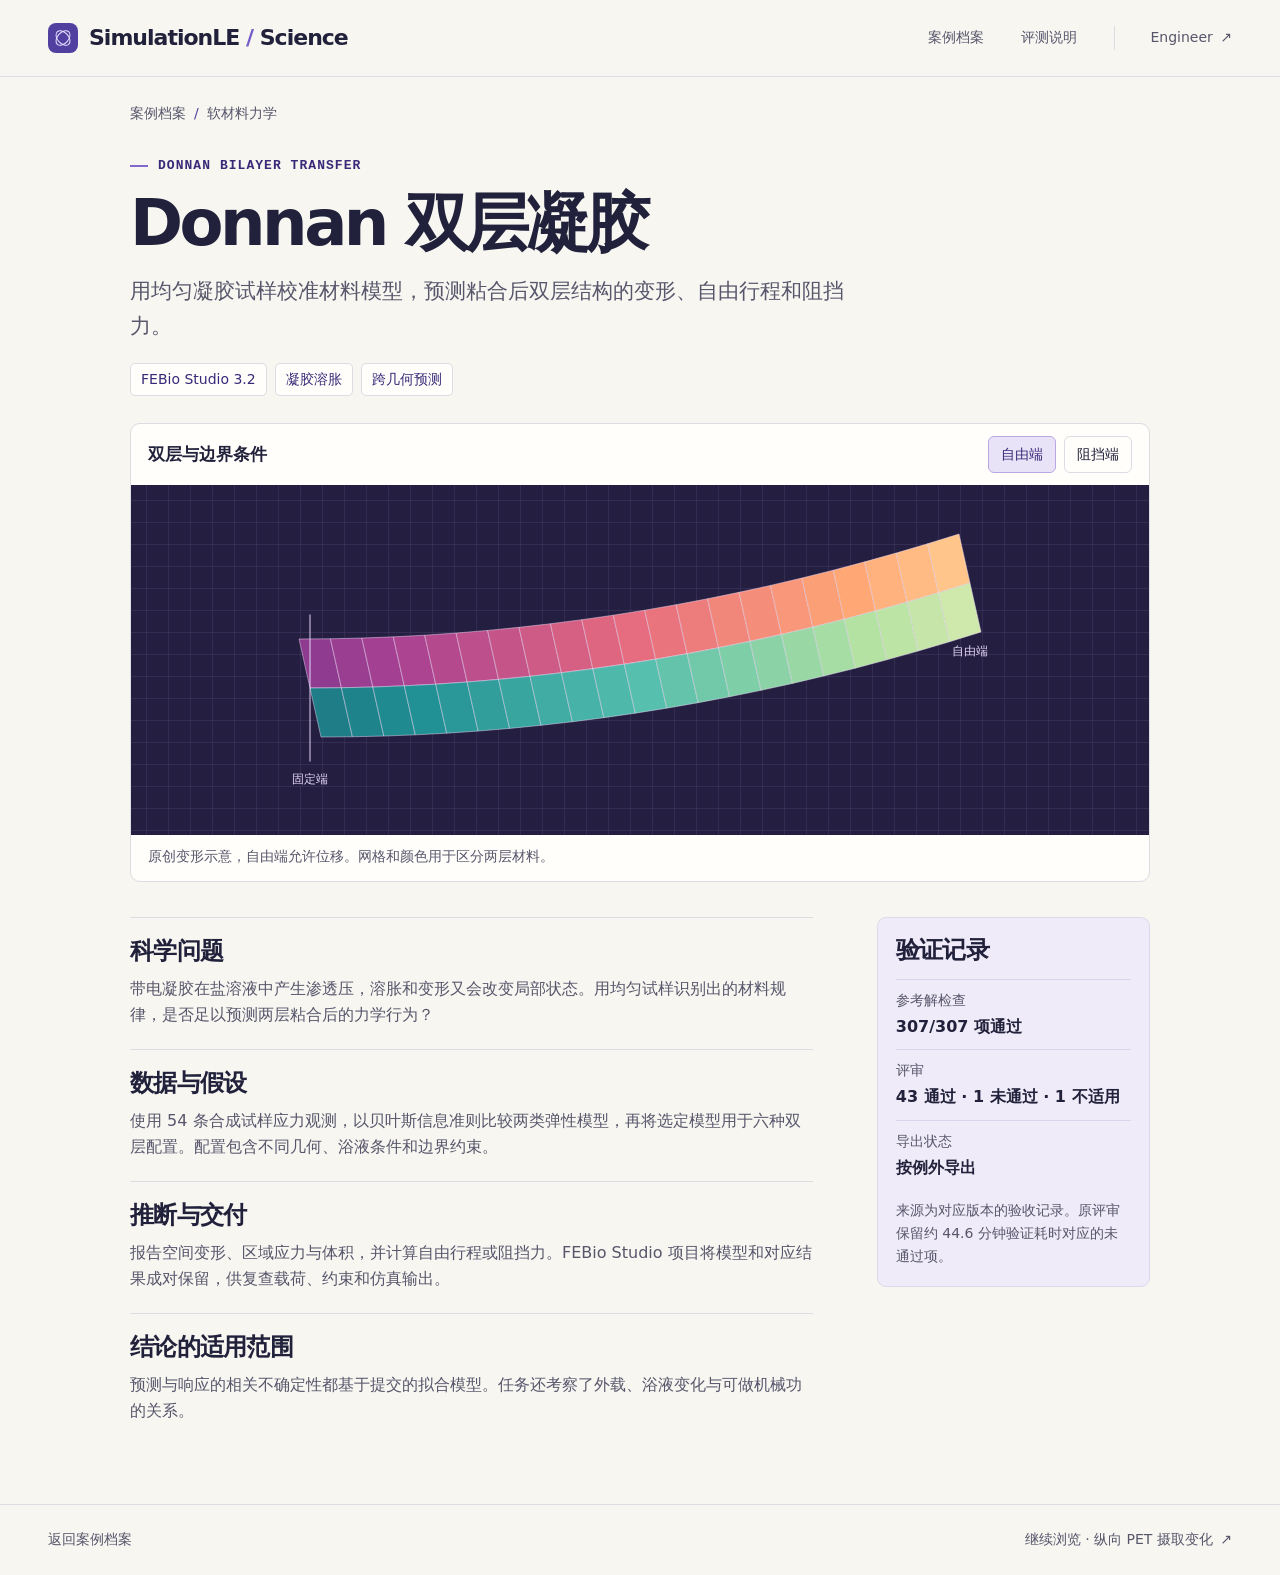
==== cases/donnan-bilayer-transfer/index.html @ 14ce392e "Build SimulationLE Science casebook" ====
<!doctype html>
<html lang="zh-CN">
<head>
  <meta charset="utf-8">
  <meta name="viewport" content="width=device-width, initial-scale=1">
  <meta name="description" content="用 FEBio Studio 研究带电凝胶的材料校准怎样转移到粘合双层的变形和输出力预测。">
  <title>Donnan 双层凝胶 · SimulationLE / Science</title>
  <link rel="icon" href="../../assets/favicon.png">
  <link rel="stylesheet" href="../../assets/style.css">
  <script type="module" src="../../assets/site.js"></script>
</head>
<body>
  <a class="skip" href="#main">跳到正文</a>
  <header class="site-header"><div class="wrap header-inner"><a class="brand" href="../../"><span class="brand-mark" aria-hidden="true"></span><span>SimulationLE <span class="brand-slash">/</span> Science</span></a><nav aria-label="主导航"><a href="../../#cases">案例档案</a><a href="../../#evaluation">评测说明</a><a class="nav-external" href="https://huayuankou333.github.io/omniale/simulationle-engineer/">Engineer <span aria-hidden="true">↗</span></a></nav></div></header>
  <main id="main" class="detail">
    <p class="breadcrumb"><a href="../../#cases">案例档案</a><span aria-hidden="true">/</span>软材料力学</p>
    <header class="detail-header"><p class="eyebrow"><span></span> DONNAN BILAYER TRANSFER</p><h1>Donnan 双层凝胶</h1><p class="detail-lead">用均匀凝胶试样校准材料模型，预测粘合后双层结构的变形、自由行程和阻挡力。</p><ul class="detail-meta"><li>FEBio Studio 3.2</li><li>凝胶溶胀</li><li>跨几何预测</li></ul></header>
    <figure class="detail-figure theme-gel">
      <div class="figure-toolbar"><h2>双层与边界条件</h2><div class="figure-controls" role="group" aria-label="切换端部约束"><button type="button" data-mode="default" data-note="原创变形示意，自由端允许位移。网格和颜色用于区分两层材料。" aria-pressed="true">自由端</button><button type="button" data-mode="alternative" data-note="原创变形示意，阻挡工况限制末端位移，关注约束处的反力。" aria-pressed="false">阻挡端</button></div></div>
      <canvas data-plot="gel-detail" role="img" aria-label="双层凝胶一端固定、一端自由的弯曲变形示意"></canvas>
      <figcaption aria-live="polite">原创变形示意，自由端允许位移。网格和颜色用于区分两层材料。</figcaption>
    </figure>
    <div class="detail-layout">
      <div class="detail-text">
        <section><h2>科学问题</h2><p>带电凝胶在盐溶液中产生渗透压，溶胀和变形又会改变局部状态。用均匀试样识别出的材料规律，是否足以预测两层粘合后的力学行为？</p></section>
        <section><h2>数据与假设</h2><p>使用 54 条合成试样应力观测，以贝叶斯信息准则比较两类弹性模型，再将选定模型用于六种双层配置。配置包含不同几何、浴液条件和边界约束。</p></section>
        <section><h2>推断与交付</h2><p>报告空间变形、区域应力与体积，并计算自由行程或阻挡力。FEBio Studio 项目将模型和对应结果成对保留，供复查载荷、约束和仿真输出。</p></section>
        <section><h2>结论的适用范围</h2><p>预测与响应的相关不确定性都基于提交的拟合模型。任务还考察了外载、浴液变化与可做机械功的关系。</p></section>
      </div>
      <aside class="evidence" aria-labelledby="evidence-title"><h2 id="evidence-title">验证记录</h2><dl><div><dt>参考解检查</dt><dd>307/307 项通过</dd></div><div><dt>评审</dt><dd>43 通过 · 1 未通过 · 1 不适用</dd></div><div><dt>导出状态</dt><dd>按例外导出</dd></div></dl><p class="evidence-note">来源为对应版本的验收记录。原评审保留约 44.6 分钟验证耗时对应的未通过项。</p></aside>
    </div>
  </main>
  <footer class="site-footer"><div class="wrap footer-inner"><a href="../../#cases">返回案例档案</a><a href="../longitudinal-pet-bounds/">继续浏览 · 纵向 PET 摄取变化 <span aria-hidden="true">↗</span></a></div></footer>
</body>
</html>
---- assets/style.css ----
:root {
  color-scheme: light;
  --page: #f7f6f1;
  --white: #fffefa;
  --ink: #21213b;
  --subtle: #57566b;
  --line: #dddbe3;
  --accent: #5140a0;
  --accent-dark: #392978;
  --lavender: #e9e3f8;
  --dark: #1b1938;
  --sans: "PingFang SC", "Microsoft YaHei", "Noto Sans CJK SC", system-ui, sans-serif;
  --mono: ui-monospace, "SFMono-Regular", Consolas, monospace;
}
* { box-sizing: border-box; }
html { scroll-behavior: smooth; }
body { margin: 0; background: var(--page); color: var(--ink); font: 16px/1.65 var(--sans); }
a { color: inherit; text-decoration: none; }
button, input { font: inherit; }
button { cursor: pointer; }
button:focus-visible, a:focus-visible, input:focus-visible { outline: 3px solid #6b53cc; outline-offset: 4px; }
[hidden] { display: none !important; }
h1, h2, h3, p, dl, figure { margin: 0; }
.wrap { width: min(1220px, 100% - 96px); margin-inline: auto; }
.skip { position: fixed; top: 10px; left: 10px; padding: 8px 16px; background: white; transform: translateY(-150%); z-index: 5; }
.skip:focus { transform: translateY(0); }
.site-header { border-bottom: 1px solid var(--line); }
.header-inner { min-height: 76px; display: flex; align-items: center; justify-content: space-between; gap: 24px; }
.brand { display: inline-flex; align-items: center; gap: 11px; font: 700 clamp(16px, 1.8vw, 22px)/1.15 system-ui, sans-serif; letter-spacing: -.045em; white-space: nowrap; }
.brand-mark { width: 30px; height: 30px; border-radius: 8px; background: var(--accent); position: relative; flex: 0 0 auto; }
.brand-mark::before, .brand-mark::after { content: ""; position: absolute; inset: 6px 9px; border: 1px solid #e9e2ff; border-radius: 50%; transform: rotate(42deg); }
.brand-mark::after { transform: rotate(-42deg); }
.brand-slash { color: #765cc8; }
nav { display: flex; align-items: center; flex-wrap: wrap; gap: clamp(14px, 3vw, 37px); font-size: 14px; }
nav a { color: var(--subtle); }
nav a[aria-current], nav a:hover { color: var(--accent-dark); }
.nav-external { border-left: 1px solid var(--line); padding-left: clamp(14px, 3vw, 35px); }
.nav-external span, .site-footer a span { margin-left: 3px; }
.hero { min-height: 510px; padding-block: 62px 64px; display: grid; grid-template-columns: 1fr 1fr; align-items: center; gap: clamp(25px, 5vw, 88px); }
.eyebrow { display: flex; align-items: center; gap: 10px; color: var(--accent-dark); font: 600 13px/1.4 var(--mono); letter-spacing: .08em; }
.eyebrow > span { width: 18px; height: 2px; background: #8068cd; flex: 0 0 auto; }
.hero h1 { font-size: clamp(44px, 5.25vw, 78px); line-height: 1.14; font-weight: 760; letter-spacing: -.065em; margin-top: 19px; }
.hero-lead { max-width: 415px; margin-top: 23px; color: var(--subtle); font-size: clamp(16px, 1.36vw, 19px); line-height: 1.8; }
.button { display: inline-flex; align-items: center; gap: 15px; padding: 11px 17px; margin-top: 29px; background: var(--accent); color: white; border-radius: 7px; font-weight: 650; }
.button:hover { background: var(--accent-dark); }
.hero-figure { display: flex; flex-direction: column; min-width: 0; overflow: hidden; border-radius: 13px; background: var(--dark); color: #fff; box-shadow: 0 12px 30px #24213e1d; }
.figure-top, .figure-bottom { display: flex; align-items: center; justify-content: space-between; gap: 10px; padding: 14px 20px; }
.figure-top { border-bottom: 1px solid #ffffff20; color: #d5caee; font: 600 12px/1.5 var(--mono); letter-spacing: .075em; }
.figure-bottom { border-top: 1px solid #ffffff20; }
.figure-bottom b { font-size: 16px; }
.figure-bottom small { display: block; color: #d5caee; margin-top: 2px; font-size: 13px; }
.figure-link { display: grid; place-items: center; width: 32px; height: 32px; border: 1px solid #ffffff35; border-radius: 50%; }
.hero-figure:hover .figure-link { background: #ffffff20; }
canvas { display: block; width: 100%; }
.hero-figure canvas { height: clamp(210px, 21vw, 290px); }
.case-section { border-block: 1px solid var(--line); background: #f0eff4; padding: 45px 0 58px; }
.section-head { display: flex; align-items: flex-end; justify-content: space-between; gap: 20px; }
h2 { font-size: clamp(30px, 3.2vw, 46px); line-height: 1.22; letter-spacing: -.055em; }
.section-head h2, .evaluation h2 { margin-top: 9px; }
.search { position: relative; display: block; width: min(310px, 100%); }
.search input { width: 100%; min-height: 44px; border: 1px solid var(--line); border-radius: 7px; padding: 7px 12px 7px 37px; color: var(--ink); background: var(--white); }
.search-icon { position: absolute; top: 15px; left: 14px; width: 12px; height: 12px; border: 1.5px solid var(--subtle); border-radius: 50%; pointer-events: none; }
.search-icon::after { content: ""; position: absolute; width: 5px; height: 1.5px; top: 9px; left: 8px; transform: rotate(45deg); background: var(--subtle); }
.filters, .figure-controls { display: flex; align-items: center; flex-wrap: wrap; gap: 8px; }
.filters { margin: 22px 0 19px; }
.filters button, .figure-controls button { border: 1px solid var(--line); border-radius: 6px; padding: 6px 12px; background: var(--white); color: var(--ink); font-size: 14px; }
.filters button:hover, .figure-controls button:hover { border-color: var(--accent); }
.filters button[aria-pressed="true"], .figure-controls button[aria-pressed="true"] { color: var(--accent-dark); border-color: #b8a7e4; background: var(--lavender); }
.filter-count { margin-left: auto; font-size: 14px; color: var(--subtle); }
.case-grid { display: grid; grid-template-columns: repeat(2, minmax(0, 1fr)); gap: 19px; }
.case-card { display: flex; flex-direction: column; border: 1px solid var(--line); border-radius: 10px; overflow: hidden; background: var(--white); }
.case-card:hover { border-color: #b3a3d9; }
.card-visual { display: block; position: relative; }
.card-visual:focus-visible { outline-offset: -5px; }
.card-visual canvas { height: 155px; }
.card-visual > span { position: absolute; right: 12px; bottom: 10px; font-size: 12px; padding: 3px 7px; border: 1px solid #ffffff35; border-radius: 4px; background: #17152fcc; color: #f8f7fd; }
.theme-pet { background: #232044; }
.theme-thermal { background: #2a1d35; }
.theme-metabolism { background: #142e39; }
.theme-gel { background: #241e41; }
.card-body { display: flex; flex: 1; flex-direction: column; padding: 18px 21px 15px; }
.case-meta { font-size: 14px; font-weight: 600; color: var(--accent-dark); }
.case-meta span { margin-inline: 3px; }
.card-body h3 { font-size: clamp(20px, 2.25vw, 28px); line-height: 1.32; margin-top: 6px; letter-spacing: -.04em; }
.card-body h3 a { display: flex; align-items: center; justify-content: space-between; gap: 10px; }
.card-body h3 a span { font-size: 18px; color: var(--accent); }
.card-body > p:not(.case-meta) { color: var(--subtle); margin: 8px 0 15px; }
.card-status { display: flex; align-items: baseline; gap: 7px; margin-top: auto; border-top: 1px solid #ebe9ef; padding-top: 11px; font-size: 13px; color: #34554e; }
.status-mark { display: inline-block; flex: 0 0 auto; width: 7px; height: 7px; border-radius: 50%; background: #508677; }
.status-pending { color: #694d28; }
.status-pending .status-mark { background: #a77a3e; }
.empty-state { text-align: center; background: var(--white); border: 1px dashed #c9c1d6; padding: 35px 20px; border-radius: 8px; }
.empty-state button { margin-top: 8px; border: 0; background: transparent; color: var(--accent-dark); text-decoration: underline; }
.evaluation { display: grid; grid-template-columns: .8fr 1.2fr; gap: 48px; padding-block: 60px; }
.evaluation h2 + p { margin-top: 13px; color: var(--subtle); max-width: 365px; }
.evaluation dl > div { display: grid; grid-template-columns: 108px 1fr; gap: 14px; padding: 12px 0; border-top: 1px solid var(--line); }
.evaluation dt { font-weight: 700; }
.evaluation dd { margin: 0; color: var(--subtle); }
.site-footer { border-top: 1px solid var(--line); }
.footer-inner { display: flex; flex-wrap: wrap; align-items: center; justify-content: space-between; gap: 12px; min-height: 70px; padding-block: 14px; font-size: 14px; color: var(--subtle); }
.footer-inner > span:first-child { font-weight: 750; color: var(--ink); }
.site-footer a:hover { color: var(--accent-dark); }
.detail { width: min(1020px, 100% - 96px); margin-inline: auto; }
.breadcrumb { margin: 25px 0 32px; color: var(--subtle); font-size: 14px; }
.breadcrumb a:hover { text-decoration: underline; }
.breadcrumb span { margin-inline: 8px; color: var(--accent); }
.detail-header h1 { font-size: clamp(36px, 5vw, 66px); line-height: 1.15; letter-spacing: -.055em; margin: 12px 0 13px; }
.detail-lead { max-width: 740px; color: var(--subtle); font-size: clamp(17px, 2vw, 21px); }
.detail-meta { display: flex; flex-wrap: wrap; gap: 8px; padding: 0; margin: 20px 0 27px; list-style: none; }
.detail-meta li { border: 1px solid var(--line); padding: 4px 10px; border-radius: 5px; color: var(--accent-dark); background: var(--white); font-size: 14px; }
.detail-figure { background: var(--white); border: 1px solid var(--line); border-radius: 10px; overflow: hidden; }
.figure-toolbar { display: flex; align-items: center; justify-content: space-between; gap: 12px; padding: 12px 17px; }
.figure-toolbar h2 { font-size: 17px; letter-spacing: 0; }
.detail-figure canvas { height: clamp(235px, 33vw, 350px); }
.detail-figure figcaption { padding: 10px 17px; color: var(--subtle); font-size: 14px; min-height: 46px; }
.detail-layout { display: grid; grid-template-columns: minmax(0, 1fr) minmax(200px, .4fr); gap: clamp(25px, 5vw, 70px); padding-block: 35px 58px; }
.detail-text section { border-top: 1px solid var(--line); padding: 19px 0 21px; }
.detail-text h2, .evidence h2 { font-size: 24px; letter-spacing: -.03em; margin-bottom: 9px; }
.detail-text p { color: var(--subtle); }
.detail-text p + p { margin-top: 9px; }
.evidence { align-self: start; background: #efebf8; border: 1px solid #dfd8ed; border-radius: 9px; padding: 18px; }
.evidence dl { margin-top: 13px; }
.evidence dl > div { border-top: 1px solid #dcd4ea; padding: 9px 0; }
.evidence dt { color: var(--subtle); font-size: 14px; }
.evidence dd { margin: 2px 0 0; font-weight: 650; }
.evidence-note { color: var(--subtle); font-size: 14px; margin-top: 9px; }
@media (max-width: 920px) {
  .wrap, .detail { width: calc(100% - 56px); }
  .hero { gap: 23px; min-height: auto; padding-block: 45px; }
}
@media (max-width: 680px) {
  .wrap, .detail { width: calc(100% - 34px); }
  .header-inner { min-height: auto; padding-block: 12px; flex-wrap: wrap; gap: 9px; }
  nav { width: 100%; }
  .brand-mark { width: 26px; height: 26px; }
  .brand-mark::before, .brand-mark::after { inset: 5px 8px; }
  .hero { grid-template-columns: 1fr; gap: 26px; padding-block: 31px; }
  .hero h1 { margin-top: 12px; }
  .hero-lead { margin-top: 14px; }
  .button { margin-top: 17px; }
  .hero-figure canvas { height: 223px; }
  .case-section { padding-block: 32px; }
  .section-head { align-items: flex-start; flex-direction: column; gap: 13px; }
  .filters { margin-block: 13px; }
  .filter-count { margin-left: 0; }
  .case-grid, .evaluation, .detail-layout { grid-template-columns: 1fr; }
  .evaluation { gap: 19px; padding-block: 35px; }
  .evaluation dl > div { grid-template-columns: 84px 1fr; gap: 7px; }
  .figure-toolbar { flex-wrap: wrap; }
  .breadcrumb { margin-block: 18px 23px; }
  .detail-layout { padding-block: 23px 37px; }
}
@media (prefers-reduced-motion: reduce) { html { scroll-behavior: auto; } }
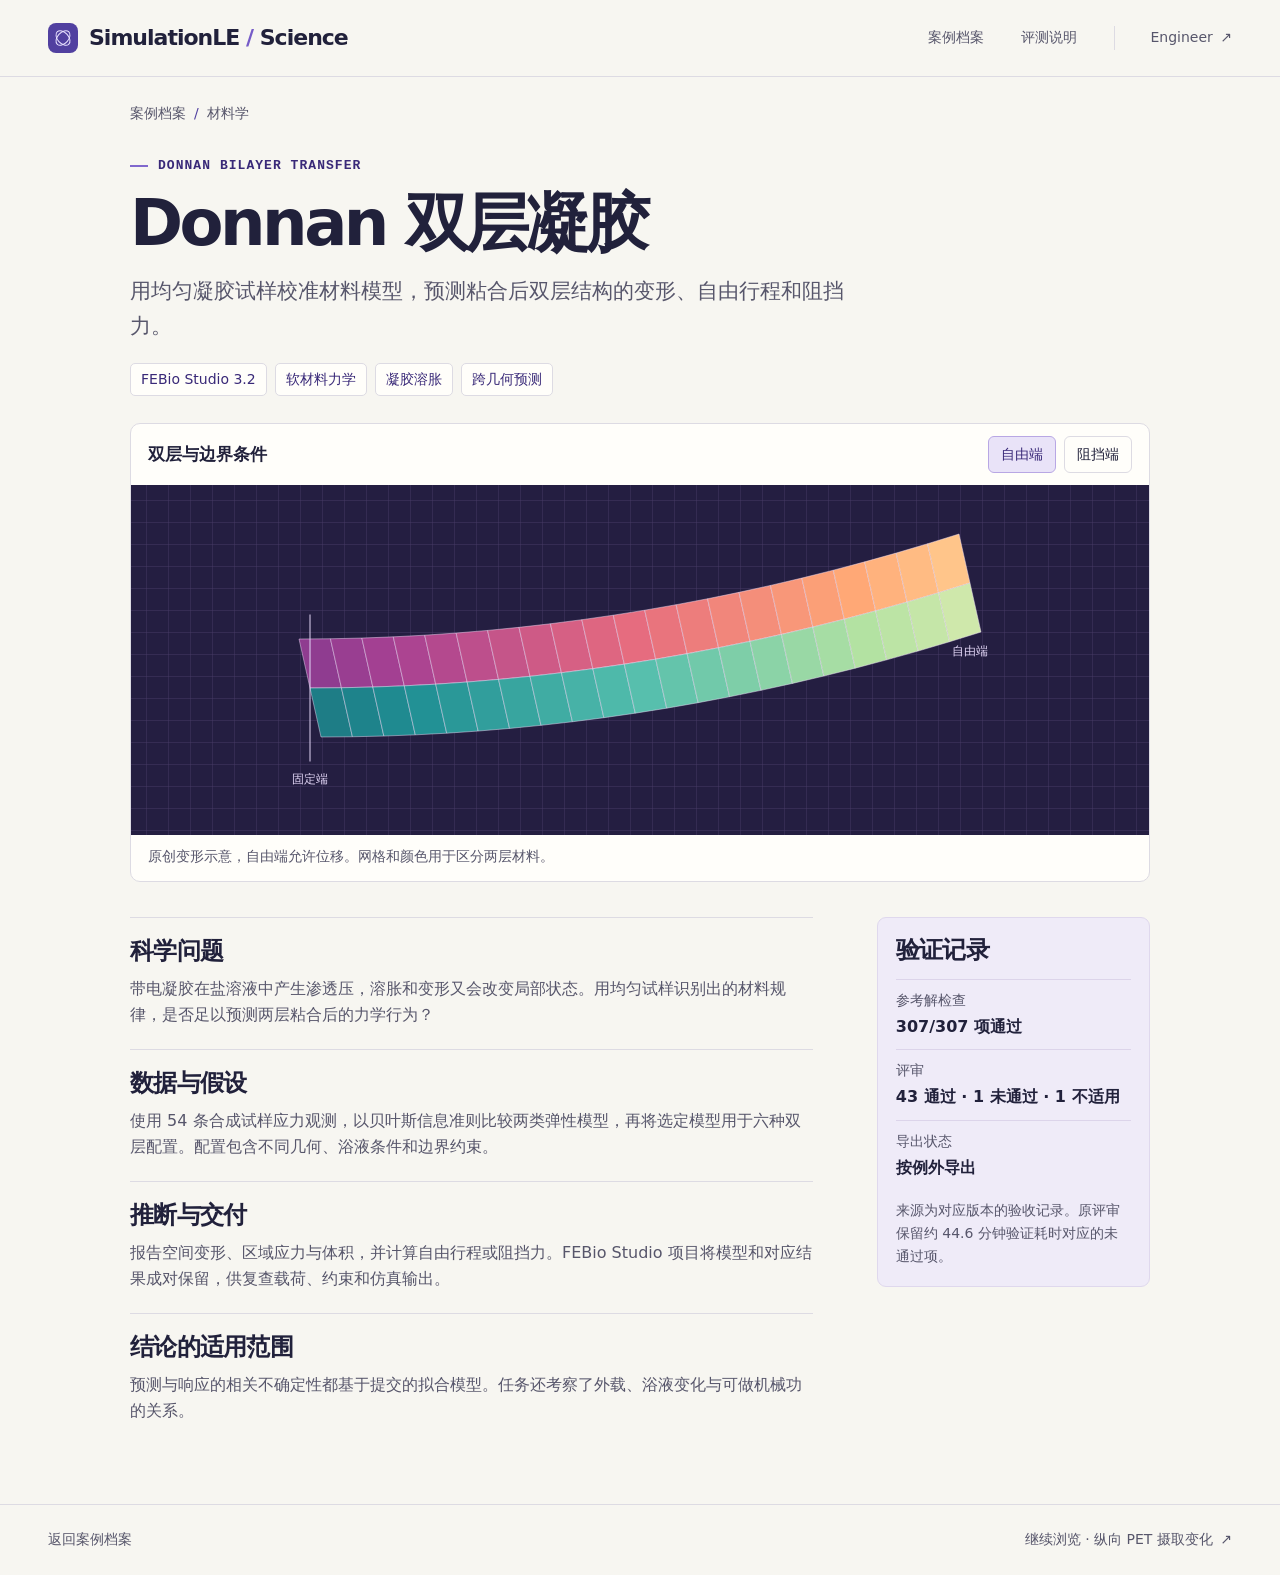
==== commit 701d54ba: "Broaden and emphasize science domain labels" ====
--- a/cases/donnan-bilayer-transfer/index.html
+++ b/cases/donnan-bilayer-transfer/index.html
@@ -13,8 +13,8 @@
   <a class="skip" href="#main">跳到正文</a>
   <header class="site-header"><div class="wrap header-inner"><a class="brand" href="../../"><span class="brand-mark" aria-hidden="true"></span><span>SimulationLE <span class="brand-slash">/</span> Science</span></a><nav aria-label="主导航"><a href="../../#cases">案例档案</a><a href="../../#evaluation">评测说明</a><a class="nav-external" href="https://huayuankou333.github.io/omniale/simulationle-engineer/">Engineer <span aria-hidden="true">↗</span></a></nav></div></header>
   <main id="main" class="detail">
-    <p class="breadcrumb"><a href="../../#cases">案例档案</a><span aria-hidden="true">/</span>软材料力学</p>
-    <header class="detail-header"><p class="eyebrow"><span></span> DONNAN BILAYER TRANSFER</p><h1>Donnan 双层凝胶</h1><p class="detail-lead">用均匀凝胶试样校准材料模型，预测粘合后双层结构的变形、自由行程和阻挡力。</p><ul class="detail-meta"><li>FEBio Studio 3.2</li><li>凝胶溶胀</li><li>跨几何预测</li></ul></header>
+    <p class="breadcrumb"><a href="../../#cases">案例档案</a><span aria-hidden="true">/</span>材料学</p>
+    <header class="detail-header"><p class="eyebrow"><span></span> DONNAN BILAYER TRANSFER</p><h1>Donnan 双层凝胶</h1><p class="detail-lead">用均匀凝胶试样校准材料模型，预测粘合后双层结构的变形、自由行程和阻挡力。</p><ul class="detail-meta"><li>FEBio Studio 3.2</li><li>软材料力学</li><li>凝胶溶胀</li><li>跨几何预测</li></ul></header>
     <figure class="detail-figure theme-gel">
       <div class="figure-toolbar"><h2>双层与边界条件</h2><div class="figure-controls" role="group" aria-label="切换端部约束"><button type="button" data-mode="default" data-note="原创变形示意，自由端允许位移。网格和颜色用于区分两层材料。" aria-pressed="true">自由端</button><button type="button" data-mode="alternative" data-note="原创变形示意，阻挡工况限制末端位移，关注约束处的反力。" aria-pressed="false">阻挡端</button></div></div>
       <canvas data-plot="gel-detail" role="img" aria-label="双层凝胶一端固定、一端自由的弯曲变形示意"></canvas>
--- a/assets/style.css
+++ b/assets/style.css
@@ -64,6 +64,7 @@
 .filters, .figure-controls { display: flex; align-items: center; flex-wrap: wrap; gap: 8px; }
 .filters { margin: 22px 0 19px; }
 .filters button, .figure-controls button { border: 1px solid var(--line); border-radius: 6px; padding: 6px 12px; background: var(--white); color: var(--ink); font-size: 14px; }
+.filters button { font-size: 16px; font-weight: 650; }
 .filters button:hover, .figure-controls button:hover { border-color: var(--accent); }
 .filters button[aria-pressed="true"], .figure-controls button[aria-pressed="true"] { color: var(--accent-dark); border-color: #b8a7e4; background: var(--lavender); }
 .filter-count { margin-left: auto; font-size: 14px; color: var(--subtle); }
@@ -79,8 +80,8 @@
 .theme-metabolism { background: #142e39; }
 .theme-gel { background: #241e41; }
 .card-body { display: flex; flex: 1; flex-direction: column; padding: 18px 21px 15px; }
-.case-meta { font-size: 14px; font-weight: 600; color: var(--accent-dark); }
-.case-meta span { margin-inline: 3px; }
+.case-meta { display: flex; align-items: baseline; flex-wrap: wrap; column-gap: 10px; color: var(--subtle); font-size: 14px; }
+.case-meta strong { color: var(--accent-dark); font-size: 20px; font-weight: 750; }
 .card-body h3 { font-size: clamp(20px, 2.25vw, 28px); line-height: 1.32; margin-top: 6px; letter-spacing: -.04em; }
 .card-body h3 a { display: flex; align-items: center; justify-content: space-between; gap: 10px; }
 .card-body h3 a span { font-size: 18px; color: var(--accent); }
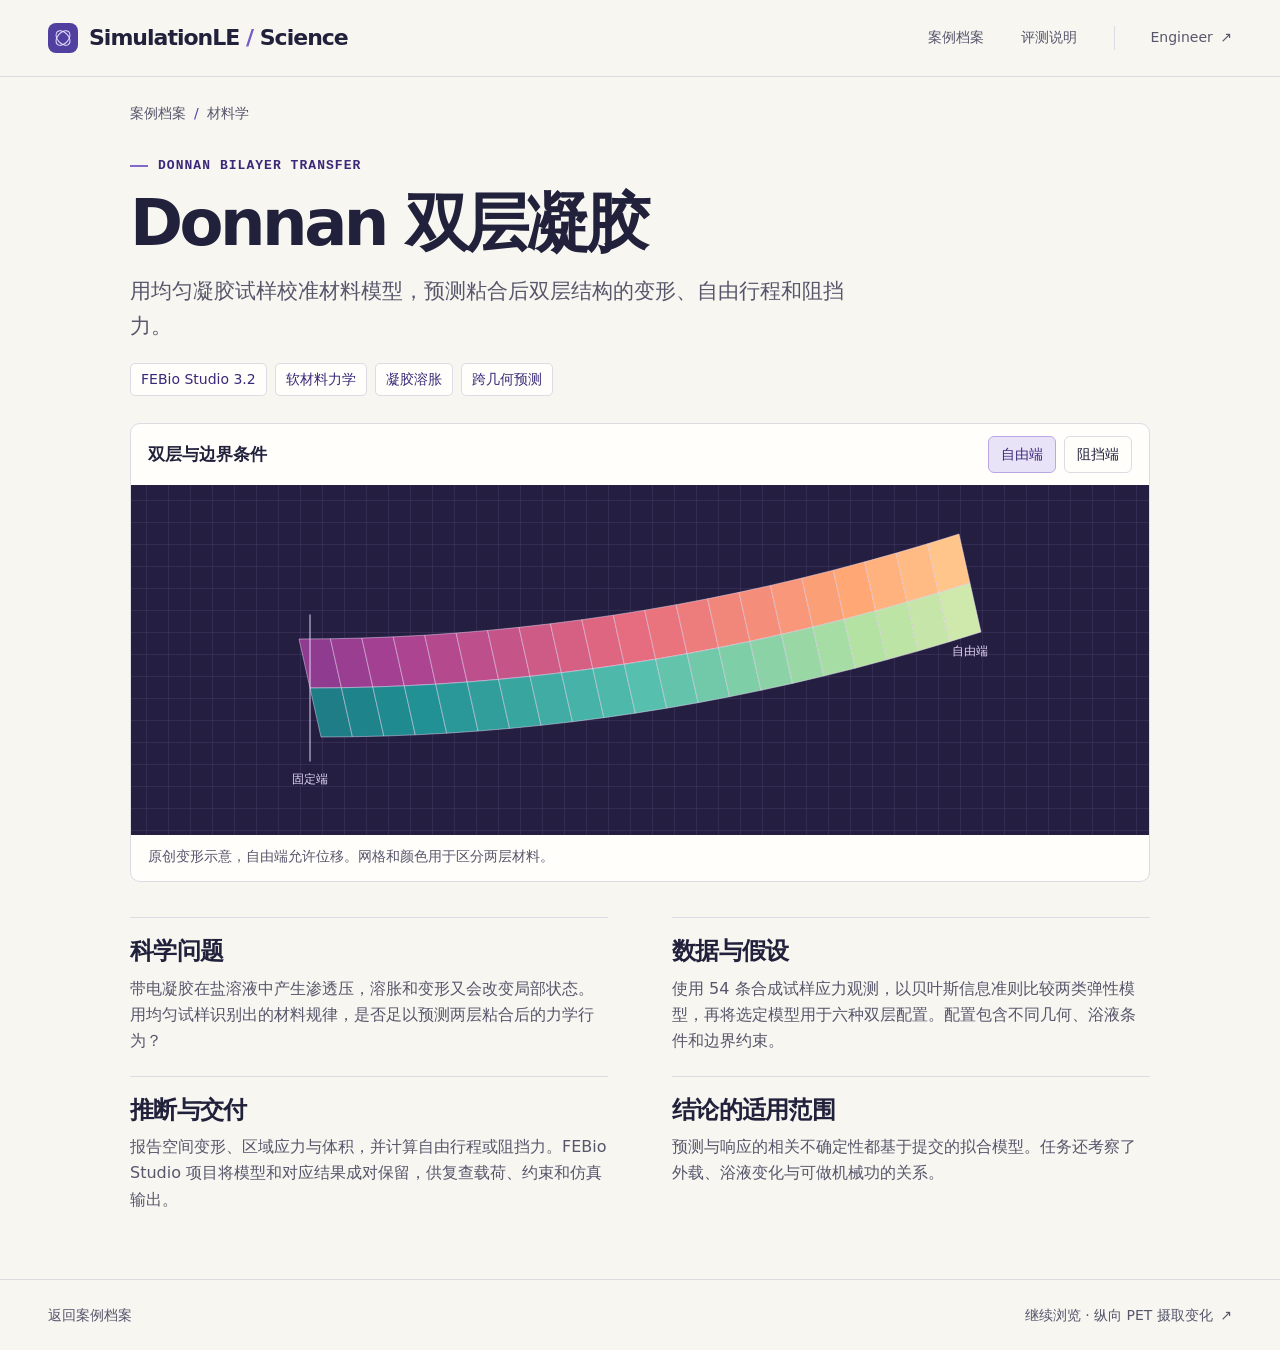
==== commit 938f18da: "Remove validation records from public case pages" ====
--- a/cases/donnan-bilayer-transfer/index.html
+++ b/cases/donnan-bilayer-transfer/index.html
@@ -20,14 +20,11 @@
       <canvas data-plot="gel-detail" role="img" aria-label="双层凝胶一端固定、一端自由的弯曲变形示意"></canvas>
       <figcaption aria-live="polite">原创变形示意，自由端允许位移。网格和颜色用于区分两层材料。</figcaption>
     </figure>
-    <div class="detail-layout">
-      <div class="detail-text">
-        <section><h2>科学问题</h2><p>带电凝胶在盐溶液中产生渗透压，溶胀和变形又会改变局部状态。用均匀试样识别出的材料规律，是否足以预测两层粘合后的力学行为？</p></section>
-        <section><h2>数据与假设</h2><p>使用 54 条合成试样应力观测，以贝叶斯信息准则比较两类弹性模型，再将选定模型用于六种双层配置。配置包含不同几何、浴液条件和边界约束。</p></section>
-        <section><h2>推断与交付</h2><p>报告空间变形、区域应力与体积，并计算自由行程或阻挡力。FEBio Studio 项目将模型和对应结果成对保留，供复查载荷、约束和仿真输出。</p></section>
-        <section><h2>结论的适用范围</h2><p>预测与响应的相关不确定性都基于提交的拟合模型。任务还考察了外载、浴液变化与可做机械功的关系。</p></section>
-      </div>
-      <aside class="evidence" aria-labelledby="evidence-title"><h2 id="evidence-title">验证记录</h2><dl><div><dt>参考解检查</dt><dd>307/307 项通过</dd></div><div><dt>评审</dt><dd>43 通过 · 1 未通过 · 1 不适用</dd></div><div><dt>导出状态</dt><dd>按例外导出</dd></div></dl><p class="evidence-note">来源为对应版本的验收记录。原评审保留约 44.6 分钟验证耗时对应的未通过项。</p></aside>
+    <div class="detail-text">
+      <section><h2>科学问题</h2><p>带电凝胶在盐溶液中产生渗透压，溶胀和变形又会改变局部状态。用均匀试样识别出的材料规律，是否足以预测两层粘合后的力学行为？</p></section>
+      <section><h2>数据与假设</h2><p>使用 54 条合成试样应力观测，以贝叶斯信息准则比较两类弹性模型，再将选定模型用于六种双层配置。配置包含不同几何、浴液条件和边界约束。</p></section>
+      <section><h2>推断与交付</h2><p>报告空间变形、区域应力与体积，并计算自由行程或阻挡力。FEBio Studio 项目将模型和对应结果成对保留，供复查载荷、约束和仿真输出。</p></section>
+      <section><h2>结论的适用范围</h2><p>预测与响应的相关不确定性都基于提交的拟合模型。任务还考察了外载、浴液变化与可做机械功的关系。</p></section>
     </div>
   </main>
   <footer class="site-footer"><div class="wrap footer-inner"><a href="../../#cases">返回案例档案</a><a href="../longitudinal-pet-bounds/">继续浏览 · 纵向 PET 摄取变化 <span aria-hidden="true">↗</span></a></div></footer>
--- a/assets/style.css
+++ b/assets/style.css
@@ -79,17 +79,13 @@
 .theme-thermal { background: #2a1d35; }
 .theme-metabolism { background: #142e39; }
 .theme-gel { background: #241e41; }
-.card-body { display: flex; flex: 1; flex-direction: column; padding: 18px 21px 15px; }
+.card-body { padding: 18px 21px 20px; }
 .case-meta { display: flex; align-items: baseline; flex-wrap: wrap; column-gap: 10px; color: var(--subtle); font-size: 14px; }
 .case-meta strong { color: var(--accent-dark); font-size: 20px; font-weight: 750; }
 .card-body h3 { font-size: clamp(20px, 2.25vw, 28px); line-height: 1.32; margin-top: 6px; letter-spacing: -.04em; }
 .card-body h3 a { display: flex; align-items: center; justify-content: space-between; gap: 10px; }
 .card-body h3 a span { font-size: 18px; color: var(--accent); }
-.card-body > p:not(.case-meta) { color: var(--subtle); margin: 8px 0 15px; }
-.card-status { display: flex; align-items: baseline; gap: 7px; margin-top: auto; border-top: 1px solid #ebe9ef; padding-top: 11px; font-size: 13px; color: #34554e; }
-.status-mark { display: inline-block; flex: 0 0 auto; width: 7px; height: 7px; border-radius: 50%; background: #508677; }
-.status-pending { color: #694d28; }
-.status-pending .status-mark { background: #a77a3e; }
+.card-body > p:not(.case-meta) { color: var(--subtle); margin-top: 8px; }
 .empty-state { text-align: center; background: var(--white); border: 1px dashed #c9c1d6; padding: 35px 20px; border-radius: 8px; }
 .empty-state button { margin-top: 8px; border: 0; background: transparent; color: var(--accent-dark); text-decoration: underline; }
 .evaluation { display: grid; grid-template-columns: .8fr 1.2fr; gap: 48px; padding-block: 60px; }
@@ -114,17 +110,11 @@
 .figure-toolbar h2 { font-size: 17px; letter-spacing: 0; }
 .detail-figure canvas { height: clamp(235px, 33vw, 350px); }
 .detail-figure figcaption { padding: 10px 17px; color: var(--subtle); font-size: 14px; min-height: 46px; }
-.detail-layout { display: grid; grid-template-columns: minmax(0, 1fr) minmax(200px, .4fr); gap: clamp(25px, 5vw, 70px); padding-block: 35px 58px; }
+.detail-text { display: grid; grid-template-columns: repeat(2, minmax(0, 1fr)); column-gap: clamp(24px, 5vw, 64px); padding-block: 35px 45px; }
 .detail-text section { border-top: 1px solid var(--line); padding: 19px 0 21px; }
-.detail-text h2, .evidence h2 { font-size: 24px; letter-spacing: -.03em; margin-bottom: 9px; }
+.detail-text h2 { font-size: 24px; letter-spacing: -.03em; margin-bottom: 9px; }
 .detail-text p { color: var(--subtle); }
 .detail-text p + p { margin-top: 9px; }
-.evidence { align-self: start; background: #efebf8; border: 1px solid #dfd8ed; border-radius: 9px; padding: 18px; }
-.evidence dl { margin-top: 13px; }
-.evidence dl > div { border-top: 1px solid #dcd4ea; padding: 9px 0; }
-.evidence dt { color: var(--subtle); font-size: 14px; }
-.evidence dd { margin: 2px 0 0; font-weight: 650; }
-.evidence-note { color: var(--subtle); font-size: 14px; margin-top: 9px; }
 @media (max-width: 920px) {
   .wrap, .detail { width: calc(100% - 56px); }
   .hero { gap: 23px; min-height: auto; padding-block: 45px; }
@@ -144,11 +134,11 @@
   .section-head { align-items: flex-start; flex-direction: column; gap: 13px; }
   .filters { margin-block: 13px; }
   .filter-count { margin-left: 0; }
-  .case-grid, .evaluation, .detail-layout { grid-template-columns: 1fr; }
+  .case-grid, .evaluation, .detail-text { grid-template-columns: 1fr; }
   .evaluation { gap: 19px; padding-block: 35px; }
   .evaluation dl > div { grid-template-columns: 84px 1fr; gap: 7px; }
   .figure-toolbar { flex-wrap: wrap; }
   .breadcrumb { margin-block: 18px 23px; }
-  .detail-layout { padding-block: 23px 37px; }
+  .detail-text { padding-block: 23px 37px; }
 }
 @media (prefers-reduced-motion: reduce) { html { scroll-behavior: auto; } }
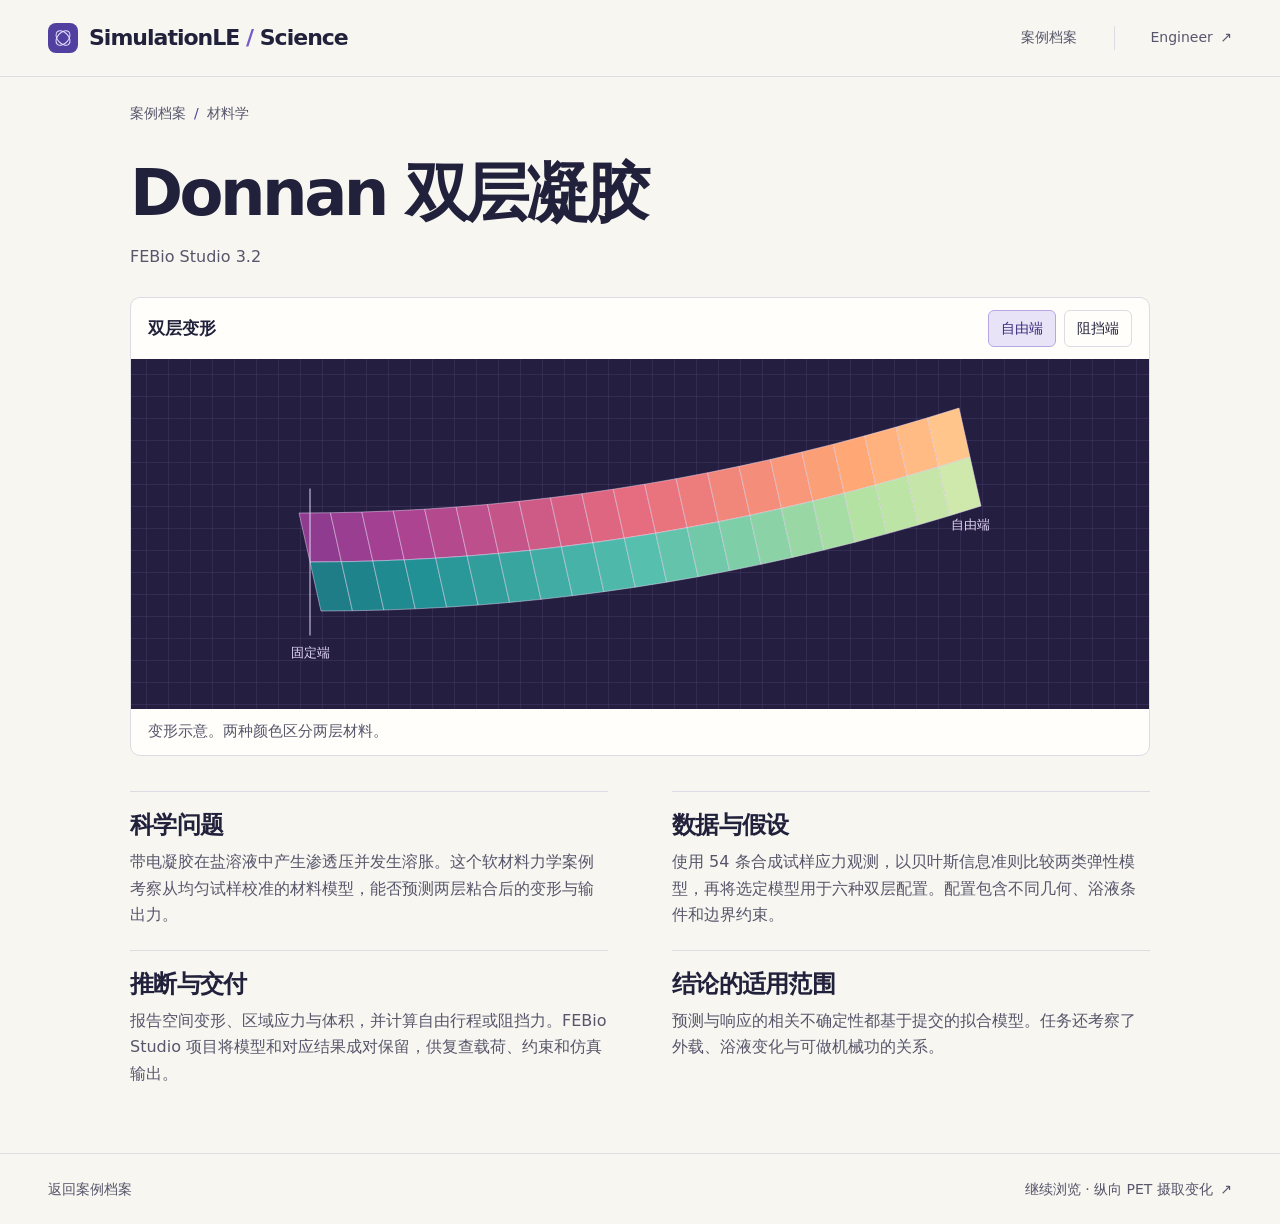
==== commit 7e755ac9: "Give case visuals more room and remove repeated copy" ====
--- a/cases/donnan-bilayer-transfer/index.html
+++ b/cases/donnan-bilayer-transfer/index.html
@@ -11,17 +11,17 @@
 </head>
 <body>
   <a class="skip" href="#main">跳到正文</a>
-  <header class="site-header"><div class="wrap header-inner"><a class="brand" href="../../"><span class="brand-mark" aria-hidden="true"></span><span>SimulationLE <span class="brand-slash">/</span> Science</span></a><nav aria-label="主导航"><a href="../../#cases">案例档案</a><a href="../../#evaluation">评测说明</a><a class="nav-external" href="https://huayuankou333.github.io/omniale/simulationle-engineer/">Engineer <span aria-hidden="true">↗</span></a></nav></div></header>
+  <header class="site-header"><div class="wrap header-inner"><a class="brand" href="../../"><span class="brand-mark" aria-hidden="true"></span><span>SimulationLE <span class="brand-slash">/</span> Science</span></a><nav aria-label="主导航"><a href="../../#cases">案例档案</a><a class="nav-external" href="https://huayuankou333.github.io/omniale/simulationle-engineer/">Engineer <span aria-hidden="true">↗</span></a></nav></div></header>
   <main id="main" class="detail">
     <p class="breadcrumb"><a href="../../#cases">案例档案</a><span aria-hidden="true">/</span>材料学</p>
-    <header class="detail-header"><p class="eyebrow"><span></span> DONNAN BILAYER TRANSFER</p><h1>Donnan 双层凝胶</h1><p class="detail-lead">用均匀凝胶试样校准材料模型，预测粘合后双层结构的变形、自由行程和阻挡力。</p><ul class="detail-meta"><li>FEBio Studio 3.2</li><li>软材料力学</li><li>凝胶溶胀</li><li>跨几何预测</li></ul></header>
+    <header class="detail-header"><h1>Donnan 双层凝胶</h1><p class="detail-software">FEBio Studio 3.2</p></header>
     <figure class="detail-figure theme-gel">
-      <div class="figure-toolbar"><h2>双层与边界条件</h2><div class="figure-controls" role="group" aria-label="切换端部约束"><button type="button" data-mode="default" data-note="原创变形示意，自由端允许位移。网格和颜色用于区分两层材料。" aria-pressed="true">自由端</button><button type="button" data-mode="alternative" data-note="原创变形示意，阻挡工况限制末端位移，关注约束处的反力。" aria-pressed="false">阻挡端</button></div></div>
+      <div class="figure-toolbar"><h2>双层变形</h2><div class="figure-controls" role="group" aria-label="切换端部约束"><button type="button" data-mode="default" data-note="变形示意。两种颜色区分两层材料。" aria-pressed="true">自由端</button><button type="button" data-mode="alternative" data-note="受限变形示意。末端约束处产生反力。" aria-pressed="false">阻挡端</button></div></div>
       <canvas data-plot="gel-detail" role="img" aria-label="双层凝胶一端固定、一端自由的弯曲变形示意"></canvas>
-      <figcaption aria-live="polite">原创变形示意，自由端允许位移。网格和颜色用于区分两层材料。</figcaption>
+      <figcaption aria-live="polite">变形示意。两种颜色区分两层材料。</figcaption>
     </figure>
     <div class="detail-text">
-      <section><h2>科学问题</h2><p>带电凝胶在盐溶液中产生渗透压，溶胀和变形又会改变局部状态。用均匀试样识别出的材料规律，是否足以预测两层粘合后的力学行为？</p></section>
+      <section><h2>科学问题</h2><p>带电凝胶在盐溶液中产生渗透压并发生溶胀。这个软材料力学案例考察从均匀试样校准的材料模型，能否预测两层粘合后的变形与输出力。</p></section>
       <section><h2>数据与假设</h2><p>使用 54 条合成试样应力观测，以贝叶斯信息准则比较两类弹性模型，再将选定模型用于六种双层配置。配置包含不同几何、浴液条件和边界约束。</p></section>
       <section><h2>推断与交付</h2><p>报告空间变形、区域应力与体积，并计算自由行程或阻挡力。FEBio Studio 项目将模型和对应结果成对保留，供复查载荷、约束和仿真输出。</p></section>
       <section><h2>结论的适用范围</h2><p>预测与响应的相关不确定性都基于提交的拟合模型。任务还考察了外载、浴液变化与可做机械功的关系。</p></section>
--- a/assets/style.css
+++ b/assets/style.css
@@ -10,7 +10,6 @@
   --lavender: #e9e3f8;
   --dark: #1b1938;
   --sans: "PingFang SC", "Microsoft YaHei", "Noto Sans CJK SC", system-ui, sans-serif;
-  --mono: ui-monospace, "SFMono-Regular", Consolas, monospace;
 }
 * { box-sizing: border-box; }
 html { scroll-behavior: smooth; }
@@ -20,7 +19,8 @@
 button { cursor: pointer; }
 button:focus-visible, a:focus-visible, input:focus-visible { outline: 3px solid #6b53cc; outline-offset: 4px; }
 [hidden] { display: none !important; }
-h1, h2, h3, p, dl, figure { margin: 0; }
+h1, h2, h3, p, figure { margin: 0; }
+.sr-only { position: absolute; width: 1px; height: 1px; padding: 0; overflow: hidden; clip-path: inset(50%); white-space: nowrap; }
 .wrap { width: min(1220px, 100% - 96px); margin-inline: auto; }
 .skip { position: fixed; top: 10px; left: 10px; padding: 8px 16px; background: white; transform: translateY(-150%); z-index: 5; }
 .skip:focus { transform: translateY(0); }
@@ -37,26 +37,19 @@
 .nav-external { border-left: 1px solid var(--line); padding-left: clamp(14px, 3vw, 35px); }
 .nav-external span, .site-footer a span { margin-left: 3px; }
 .hero { min-height: 510px; padding-block: 62px 64px; display: grid; grid-template-columns: 1fr 1fr; align-items: center; gap: clamp(25px, 5vw, 88px); }
-.eyebrow { display: flex; align-items: center; gap: 10px; color: var(--accent-dark); font: 600 13px/1.4 var(--mono); letter-spacing: .08em; }
-.eyebrow > span { width: 18px; height: 2px; background: #8068cd; flex: 0 0 auto; }
-.hero h1 { font-size: clamp(44px, 5.25vw, 78px); line-height: 1.14; font-weight: 760; letter-spacing: -.065em; margin-top: 19px; }
-.hero-lead { max-width: 415px; margin-top: 23px; color: var(--subtle); font-size: clamp(16px, 1.36vw, 19px); line-height: 1.8; }
-.button { display: inline-flex; align-items: center; gap: 15px; padding: 11px 17px; margin-top: 29px; background: var(--accent); color: white; border-radius: 7px; font-weight: 650; }
+.hero h1 { font-size: clamp(44px, 5.25vw, 78px); line-height: 1.14; font-weight: 760; letter-spacing: -.065em; }
+.button { display: inline-block; padding: 11px 17px; margin-top: 29px; background: var(--accent); color: white; border-radius: 7px; font-weight: 650; }
 .button:hover { background: var(--accent-dark); }
 .hero-figure { display: flex; flex-direction: column; min-width: 0; overflow: hidden; border-radius: 13px; background: var(--dark); color: #fff; box-shadow: 0 12px 30px #24213e1d; }
-.figure-top, .figure-bottom { display: flex; align-items: center; justify-content: space-between; gap: 10px; padding: 14px 20px; }
-.figure-top { border-bottom: 1px solid #ffffff20; color: #d5caee; font: 600 12px/1.5 var(--mono); letter-spacing: .075em; }
-.figure-bottom { border-top: 1px solid #ffffff20; }
-.figure-bottom b { font-size: 16px; }
-.figure-bottom small { display: block; color: #d5caee; margin-top: 2px; font-size: 13px; }
-.figure-link { display: grid; place-items: center; width: 32px; height: 32px; border: 1px solid #ffffff35; border-radius: 50%; }
+.figure-bottom { display: flex; align-items: center; gap: 10px; padding: 14px 16px; border-top: 1px solid #ffffff20; }
+.figure-note { color: #d5caee; font-size: 14px; white-space: nowrap; }
+.figure-link { display: grid; place-items: center; flex: 0 0 32px; height: 32px; margin-left: auto; border: 1px solid #ffffff35; border-radius: 50%; }
 .hero-figure:hover .figure-link { background: #ffffff20; }
 canvas { display: block; width: 100%; }
-.hero-figure canvas { height: clamp(210px, 21vw, 290px); }
-.case-section { border-block: 1px solid var(--line); background: #f0eff4; padding: 45px 0 58px; }
+.hero-figure canvas { height: clamp(235px, 24vw, 350px); }
+.case-section { border-top: 1px solid var(--line); background: #f0eff4; padding: 45px 0 40px; }
 .section-head { display: flex; align-items: flex-end; justify-content: space-between; gap: 20px; }
 h2 { font-size: clamp(30px, 3.2vw, 46px); line-height: 1.22; letter-spacing: -.055em; }
-.section-head h2, .evaluation h2 { margin-top: 9px; }
 .search { position: relative; display: block; width: min(310px, 100%); }
 .search input { width: 100%; min-height: 44px; border: 1px solid var(--line); border-radius: 7px; padding: 7px 12px 7px 37px; color: var(--ink); background: var(--white); }
 .search-icon { position: absolute; top: 15px; left: 14px; width: 12px; height: 12px; border: 1.5px solid var(--subtle); border-radius: 50%; pointer-events: none; }
@@ -67,49 +60,38 @@
 .filters button { font-size: 16px; font-weight: 650; }
 .filters button:hover, .figure-controls button:hover { border-color: var(--accent); }
 .filters button[aria-pressed="true"], .figure-controls button[aria-pressed="true"] { color: var(--accent-dark); border-color: #b8a7e4; background: var(--lavender); }
-.filter-count { margin-left: auto; font-size: 14px; color: var(--subtle); }
 .case-grid { display: grid; grid-template-columns: repeat(2, minmax(0, 1fr)); gap: 19px; }
-.case-card { display: flex; flex-direction: column; border: 1px solid var(--line); border-radius: 10px; overflow: hidden; background: var(--white); }
+.case-card { border: 1px solid var(--line); border-radius: 10px; overflow: hidden; background: var(--white); }
 .case-card:hover { border-color: #b3a3d9; }
-.card-visual { display: block; position: relative; }
-.card-visual:focus-visible { outline-offset: -5px; }
-.card-visual canvas { height: 155px; }
-.card-visual > span { position: absolute; right: 12px; bottom: 10px; font-size: 12px; padding: 3px 7px; border: 1px solid #ffffff35; border-radius: 4px; background: #17152fcc; color: #f8f7fd; }
+.case-link { display: block; height: 100%; }
+.case-link:focus-visible { outline-offset: -4px; }
+.case-link:hover h3, .case-link:focus-visible h3 { color: var(--accent-dark); text-decoration: underline; text-underline-offset: .16em; }
+.card-visual canvas { height: clamp(155px, 15vw, 208px); }
 .theme-pet { background: #232044; }
 .theme-thermal { background: #2a1d35; }
 .theme-metabolism { background: #142e39; }
 .theme-gel { background: #241e41; }
 .card-body { padding: 18px 21px 20px; }
-.case-meta { display: flex; align-items: baseline; flex-wrap: wrap; column-gap: 10px; color: var(--subtle); font-size: 14px; }
+.case-meta { display: flex; align-items: baseline; flex-wrap: wrap; column-gap: 12px; margin-top: 7px; color: var(--subtle); font-size: 15px; }
 .case-meta strong { color: var(--accent-dark); font-size: 20px; font-weight: 750; }
-.card-body h3 { font-size: clamp(20px, 2.25vw, 28px); line-height: 1.32; margin-top: 6px; letter-spacing: -.04em; }
-.card-body h3 a { display: flex; align-items: center; justify-content: space-between; gap: 10px; }
-.card-body h3 a span { font-size: 18px; color: var(--accent); }
-.card-body > p:not(.case-meta) { color: var(--subtle); margin-top: 8px; }
+.card-body h3 { font-size: clamp(22px, 2.25vw, 30px); line-height: 1.32; letter-spacing: -.04em; }
+.case-note { margin-top: 14px; color: var(--subtle); font-size: 14px; }
 .empty-state { text-align: center; background: var(--white); border: 1px dashed #c9c1d6; padding: 35px 20px; border-radius: 8px; }
 .empty-state button { margin-top: 8px; border: 0; background: transparent; color: var(--accent-dark); text-decoration: underline; }
-.evaluation { display: grid; grid-template-columns: .8fr 1.2fr; gap: 48px; padding-block: 60px; }
-.evaluation h2 + p { margin-top: 13px; color: var(--subtle); max-width: 365px; }
-.evaluation dl > div { display: grid; grid-template-columns: 108px 1fr; gap: 14px; padding: 12px 0; border-top: 1px solid var(--line); }
-.evaluation dt { font-weight: 700; }
-.evaluation dd { margin: 0; color: var(--subtle); }
 .site-footer { border-top: 1px solid var(--line); }
 .footer-inner { display: flex; flex-wrap: wrap; align-items: center; justify-content: space-between; gap: 12px; min-height: 70px; padding-block: 14px; font-size: 14px; color: var(--subtle); }
-.footer-inner > span:first-child { font-weight: 750; color: var(--ink); }
 .site-footer a:hover { color: var(--accent-dark); }
 .detail { width: min(1020px, 100% - 96px); margin-inline: auto; }
 .breadcrumb { margin: 25px 0 32px; color: var(--subtle); font-size: 14px; }
 .breadcrumb a:hover { text-decoration: underline; }
 .breadcrumb span { margin-inline: 8px; color: var(--accent); }
 .detail-header h1 { font-size: clamp(36px, 5vw, 66px); line-height: 1.15; letter-spacing: -.055em; margin: 12px 0 13px; }
-.detail-lead { max-width: 740px; color: var(--subtle); font-size: clamp(17px, 2vw, 21px); }
-.detail-meta { display: flex; flex-wrap: wrap; gap: 8px; padding: 0; margin: 20px 0 27px; list-style: none; }
-.detail-meta li { border: 1px solid var(--line); padding: 4px 10px; border-radius: 5px; color: var(--accent-dark); background: var(--white); font-size: 14px; }
+.detail-software { margin-bottom: 27px; color: var(--subtle); }
 .detail-figure { background: var(--white); border: 1px solid var(--line); border-radius: 10px; overflow: hidden; }
 .figure-toolbar { display: flex; align-items: center; justify-content: space-between; gap: 12px; padding: 12px 17px; }
 .figure-toolbar h2 { font-size: 17px; letter-spacing: 0; }
 .detail-figure canvas { height: clamp(235px, 33vw, 350px); }
-.detail-figure figcaption { padding: 10px 17px; color: var(--subtle); font-size: 14px; min-height: 46px; }
+.detail-figure figcaption { padding: 10px 17px; color: var(--subtle); font-size: 15px; min-height: 46px; }
 .detail-text { display: grid; grid-template-columns: repeat(2, minmax(0, 1fr)); column-gap: clamp(24px, 5vw, 64px); padding-block: 35px 45px; }
 .detail-text section { border-top: 1px solid var(--line); padding: 19px 0 21px; }
 .detail-text h2 { font-size: 24px; letter-spacing: -.03em; margin-bottom: 9px; }
@@ -122,21 +104,18 @@
 @media (max-width: 680px) {
   .wrap, .detail { width: calc(100% - 34px); }
   .header-inner { min-height: auto; padding-block: 12px; flex-wrap: wrap; gap: 9px; }
-  nav { width: 100%; }
+  nav { gap: 12px; }
   .brand-mark { width: 26px; height: 26px; }
   .brand-mark::before, .brand-mark::after { inset: 5px 8px; }
   .hero { grid-template-columns: 1fr; gap: 26px; padding-block: 31px; }
-  .hero h1 { margin-top: 12px; }
-  .hero-lead { margin-top: 14px; }
   .button { margin-top: 17px; }
   .hero-figure canvas { height: 223px; }
   .case-section { padding-block: 32px; }
   .section-head { align-items: flex-start; flex-direction: column; gap: 13px; }
-  .filters { margin-block: 13px; }
-  .filter-count { margin-left: 0; }
-  .case-grid, .evaluation, .detail-text { grid-template-columns: 1fr; }
-  .evaluation { gap: 19px; padding-block: 35px; }
-  .evaluation dl > div { grid-template-columns: 84px 1fr; gap: 7px; }
+  .search { width: 100%; }
+  .filters { gap: 6px; margin-block: 13px; }
+  .filters button { padding-inline: 8px; }
+  .case-grid, .detail-text { grid-template-columns: 1fr; }
   .figure-toolbar { flex-wrap: wrap; }
   .breadcrumb { margin-block: 18px 23px; }
   .detail-text { padding-block: 23px 37px; }
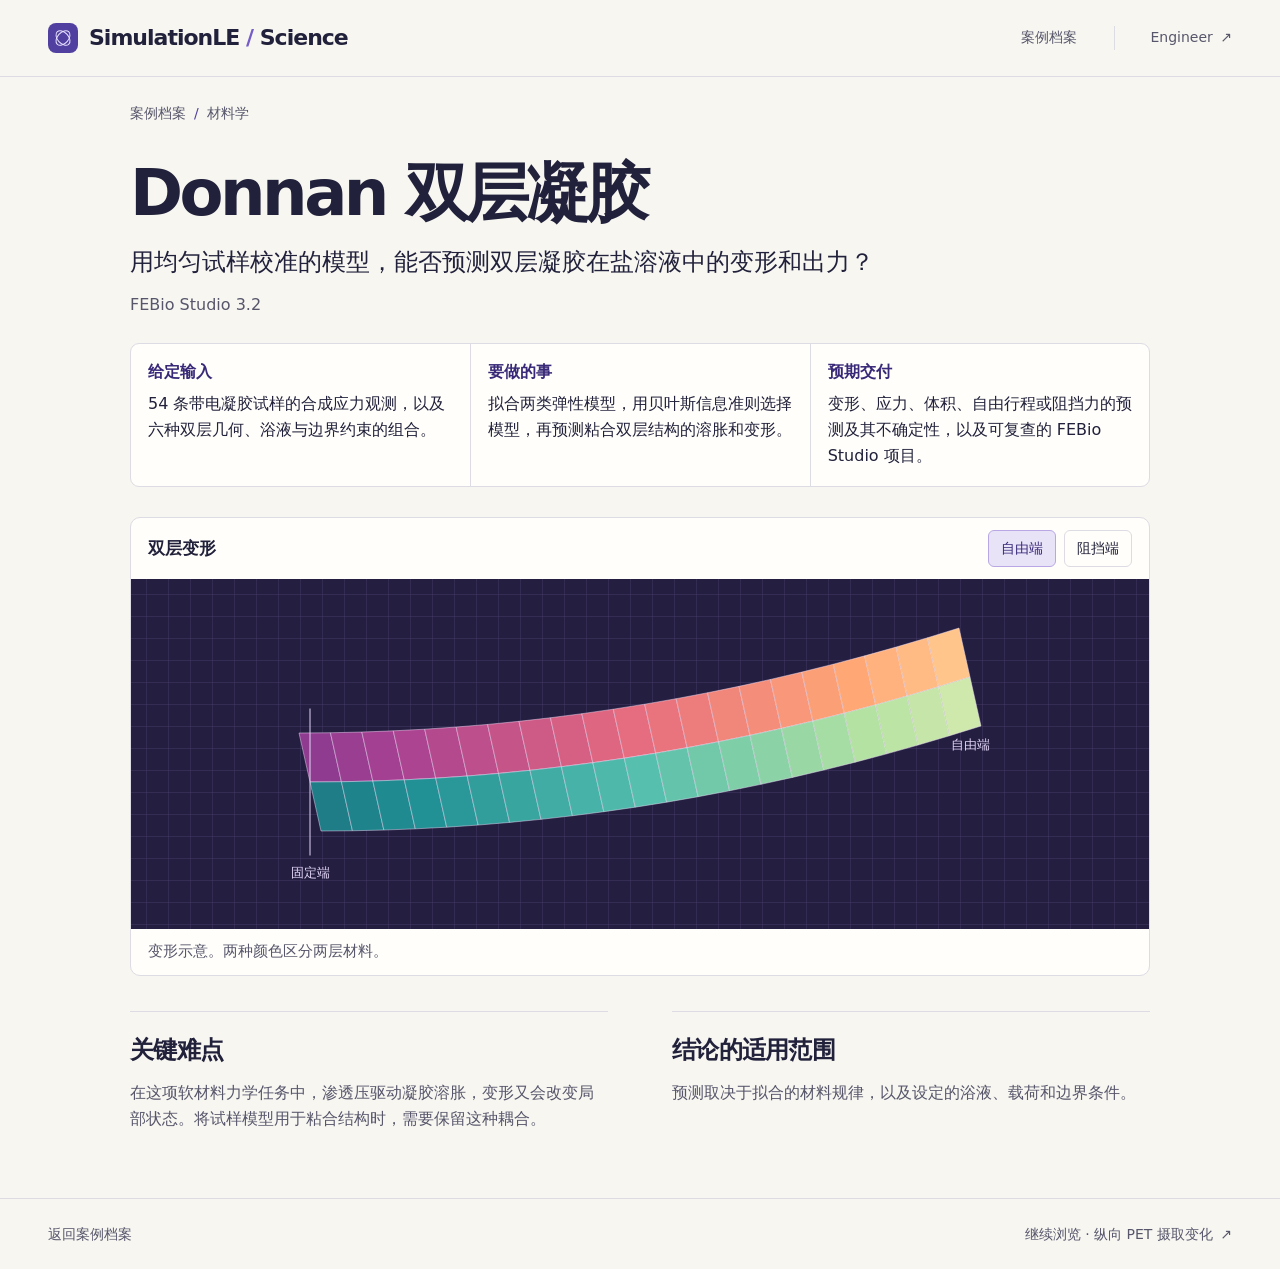
==== commit 5f32741f: "Lead the Science casebook with task briefs" ====
--- a/cases/donnan-bilayer-transfer/index.html
+++ b/cases/donnan-bilayer-transfer/index.html
@@ -14,17 +14,24 @@
   <header class="site-header"><div class="wrap header-inner"><a class="brand" href="../../"><span class="brand-mark" aria-hidden="true"></span><span>SimulationLE <span class="brand-slash">/</span> Science</span></a><nav aria-label="主导航"><a href="../../#cases">案例档案</a><a class="nav-external" href="https://huayuankou333.github.io/omniale/simulationle-engineer/">Engineer <span aria-hidden="true">↗</span></a></nav></div></header>
   <main id="main" class="detail">
     <p class="breadcrumb"><a href="../../#cases">案例档案</a><span aria-hidden="true">/</span>材料学</p>
-    <header class="detail-header"><h1>Donnan 双层凝胶</h1><p class="detail-software">FEBio Studio 3.2</p></header>
+    <header class="detail-header">
+      <h1>Donnan 双层凝胶</h1>
+      <p class="detail-question">用均匀试样校准的模型，能否预测双层凝胶在盐溶液中的变形和出力？</p>
+      <p class="detail-software">FEBio Studio 3.2</p>
+    </header>
+    <dl class="case-brief" aria-label="任务概览">
+      <div><dt>给定输入</dt><dd>54 条带电凝胶试样的合成应力观测，以及六种双层几何、浴液与边界约束的组合。</dd></div>
+      <div><dt>要做的事</dt><dd>拟合两类弹性模型，用贝叶斯信息准则选择模型，再预测粘合双层结构的溶胀和变形。</dd></div>
+      <div><dt>预期交付</dt><dd>变形、应力、体积、自由行程或阻挡力的预测及其不确定性，以及可复查的 FEBio Studio 项目。</dd></div>
+    </dl>
     <figure class="detail-figure theme-gel">
       <div class="figure-toolbar"><h2>双层变形</h2><div class="figure-controls" role="group" aria-label="切换端部约束"><button type="button" data-mode="default" data-note="变形示意。两种颜色区分两层材料。" aria-pressed="true">自由端</button><button type="button" data-mode="alternative" data-note="受限变形示意。末端约束处产生反力。" aria-pressed="false">阻挡端</button></div></div>
       <canvas data-plot="gel-detail" role="img" aria-label="双层凝胶一端固定、一端自由的弯曲变形示意"></canvas>
       <figcaption aria-live="polite">变形示意。两种颜色区分两层材料。</figcaption>
     </figure>
     <div class="detail-text">
-      <section><h2>科学问题</h2><p>带电凝胶在盐溶液中产生渗透压并发生溶胀。这个软材料力学案例考察从均匀试样校准的材料模型，能否预测两层粘合后的变形与输出力。</p></section>
-      <section><h2>数据与假设</h2><p>使用 54 条合成试样应力观测，以贝叶斯信息准则比较两类弹性模型，再将选定模型用于六种双层配置。配置包含不同几何、浴液条件和边界约束。</p></section>
-      <section><h2>推断与交付</h2><p>报告空间变形、区域应力与体积，并计算自由行程或阻挡力。FEBio Studio 项目将模型和对应结果成对保留，供复查载荷、约束和仿真输出。</p></section>
-      <section><h2>结论的适用范围</h2><p>预测与响应的相关不确定性都基于提交的拟合模型。任务还考察了外载、浴液变化与可做机械功的关系。</p></section>
+      <section><h2>关键难点</h2><p>在这项软材料力学任务中，渗透压驱动凝胶溶胀，变形又会改变局部状态。将试样模型用于粘合结构时，需要保留这种耦合。</p></section>
+      <section><h2>结论的适用范围</h2><p>预测取决于拟合的材料规律，以及设定的浴液、载荷和边界条件。</p></section>
     </div>
   </main>
   <footer class="site-footer"><div class="wrap footer-inner"><a href="../../#cases">返回案例档案</a><a href="../longitudinal-pet-bounds/">继续浏览 · 纵向 PET 摄取变化 <span aria-hidden="true">↗</span></a></div></footer>
--- a/assets/style.css
+++ b/assets/style.css
@@ -8,7 +8,6 @@
   --accent: #5140a0;
   --accent-dark: #392978;
   --lavender: #e9e3f8;
-  --dark: #1b1938;
   --sans: "PingFang SC", "Microsoft YaHei", "Noto Sans CJK SC", system-ui, sans-serif;
 }
 * { box-sizing: border-box; }
@@ -19,7 +18,7 @@
 button { cursor: pointer; }
 button:focus-visible, a:focus-visible, input:focus-visible { outline: 3px solid #6b53cc; outline-offset: 4px; }
 [hidden] { display: none !important; }
-h1, h2, h3, p, figure { margin: 0; }
+h1, h2, h3, p, dl, dd, figure { margin: 0; }
 .sr-only { position: absolute; width: 1px; height: 1px; padding: 0; overflow: hidden; clip-path: inset(50%); white-space: nowrap; }
 .wrap { width: min(1220px, 100% - 96px); margin-inline: auto; }
 .skip { position: fixed; top: 10px; left: 10px; padding: 8px 16px; background: white; transform: translateY(-150%); z-index: 5; }
@@ -36,20 +35,10 @@
 nav a[aria-current], nav a:hover { color: var(--accent-dark); }
 .nav-external { border-left: 1px solid var(--line); padding-left: clamp(14px, 3vw, 35px); }
 .nav-external span, .site-footer a span { margin-left: 3px; }
-.hero { min-height: 510px; padding-block: 62px 64px; display: grid; grid-template-columns: 1fr 1fr; align-items: center; gap: clamp(25px, 5vw, 88px); }
-.hero h1 { font-size: clamp(44px, 5.25vw, 78px); line-height: 1.14; font-weight: 760; letter-spacing: -.065em; }
-.button { display: inline-block; padding: 11px 17px; margin-top: 29px; background: var(--accent); color: white; border-radius: 7px; font-weight: 650; }
-.button:hover { background: var(--accent-dark); }
-.hero-figure { display: flex; flex-direction: column; min-width: 0; overflow: hidden; border-radius: 13px; background: var(--dark); color: #fff; box-shadow: 0 12px 30px #24213e1d; }
-.figure-bottom { display: flex; align-items: center; gap: 10px; padding: 14px 16px; border-top: 1px solid #ffffff20; }
-.figure-note { color: #d5caee; font-size: 14px; white-space: nowrap; }
-.figure-link { display: grid; place-items: center; flex: 0 0 32px; height: 32px; margin-left: auto; border: 1px solid #ffffff35; border-radius: 50%; }
-.hero-figure:hover .figure-link { background: #ffffff20; }
 canvas { display: block; width: 100%; }
-.hero-figure canvas { height: clamp(235px, 24vw, 350px); }
-.case-section { border-top: 1px solid var(--line); background: #f0eff4; padding: 45px 0 40px; }
+.case-section { padding: 48px 0 35px; }
 .section-head { display: flex; align-items: flex-end; justify-content: space-between; gap: 20px; }
-h2 { font-size: clamp(30px, 3.2vw, 46px); line-height: 1.22; letter-spacing: -.055em; }
+.section-head h1 { font-size: clamp(37px, 5vw, 65px); line-height: 1.12; letter-spacing: -.055em; }
 .search { position: relative; display: block; width: min(310px, 100%); }
 .search input { width: 100%; min-height: 44px; border: 1px solid var(--line); border-radius: 7px; padding: 7px 12px 7px 37px; color: var(--ink); background: var(--white); }
 .search-icon { position: absolute; top: 15px; left: 14px; width: 12px; height: 12px; border: 1.5px solid var(--subtle); border-radius: 50%; pointer-events: none; }
@@ -63,18 +52,22 @@
 .case-grid { display: grid; grid-template-columns: repeat(2, minmax(0, 1fr)); gap: 19px; }
 .case-card { border: 1px solid var(--line); border-radius: 10px; overflow: hidden; background: var(--white); }
 .case-card:hover { border-color: #b3a3d9; }
-.case-link { display: block; height: 100%; }
+.case-link { display: grid; grid-template-columns: minmax(0, .55fr) minmax(0, 1fr); height: 100%; }
 .case-link:focus-visible { outline-offset: -4px; }
-.case-link:hover h3, .case-link:focus-visible h3 { color: var(--accent-dark); text-decoration: underline; text-underline-offset: .16em; }
-.card-visual canvas { height: clamp(155px, 15vw, 208px); }
+.case-link:hover h2, .case-link:focus-visible h2 { color: var(--accent-dark); text-decoration: underline; text-underline-offset: .16em; }
+.card-visual { position: relative; }
+.card-visual canvas { position: absolute; inset: 0; height: 100%; }
 .theme-pet { background: #232044; }
 .theme-thermal { background: #2a1d35; }
 .theme-metabolism { background: #142e39; }
 .theme-gel { background: #241e41; }
-.card-body { padding: 18px 21px 20px; }
-.case-meta { display: flex; align-items: baseline; flex-wrap: wrap; column-gap: 12px; margin-top: 7px; color: var(--subtle); font-size: 15px; }
+.card-body { display: flex; flex-direction: column; padding: 17px 20px 18px; }
+.case-meta { display: flex; align-items: baseline; flex-wrap: wrap; gap: 0 10px; margin-bottom: 5px; color: var(--subtle); font-size: 15px; }
 .case-meta strong { color: var(--accent-dark); font-size: 20px; font-weight: 750; }
-.card-body h3 { font-size: clamp(22px, 2.25vw, 30px); line-height: 1.32; letter-spacing: -.04em; }
+.card-body h2 { font-size: clamp(22px, 2.15vw, 29px); line-height: 1.28; letter-spacing: -.04em; }
+.case-question { margin: 8px 0 13px; }
+.case-output { border-top: 1px solid var(--line); margin-top: auto; padding-top: 9px; color: var(--subtle); font-size: 15px; }
+.case-output strong { color: var(--ink); margin-right: 4px; white-space: nowrap; }
 .case-note { margin-top: 14px; color: var(--subtle); font-size: 14px; }
 .empty-state { text-align: center; background: var(--white); border: 1px dashed #c9c1d6; padding: 35px 20px; border-radius: 8px; }
 .empty-state button { margin-top: 8px; border: 0; background: transparent; color: var(--accent-dark); text-decoration: underline; }
@@ -86,7 +79,13 @@
 .breadcrumb a:hover { text-decoration: underline; }
 .breadcrumb span { margin-inline: 8px; color: var(--accent); }
 .detail-header h1 { font-size: clamp(36px, 5vw, 66px); line-height: 1.15; letter-spacing: -.055em; margin: 12px 0 13px; }
-.detail-software { margin-bottom: 27px; color: var(--subtle); }
+.detail-question { max-width: 760px; font-size: clamp(19px, 2vw, 24px); line-height: 1.55; }
+.detail-software { margin-top: 11px; color: var(--subtle); }
+.case-brief { display: grid; grid-template-columns: repeat(3, minmax(0, 1fr)); margin-block: 25px 30px; border: 1px solid var(--line); border-radius: 9px; background: var(--white); }
+.case-brief > div { padding: 15px 17px 16px; }
+.case-brief > div + div { border-left: 1px solid var(--line); }
+.case-brief dt { color: var(--accent-dark); font-weight: 750; margin-bottom: 5px; }
+.case-brief dd { color: var(--ink); }
 .detail-figure { background: var(--white); border: 1px solid var(--line); border-radius: 10px; overflow: hidden; }
 .figure-toolbar { display: flex; align-items: center; justify-content: space-between; gap: 12px; padding: 12px 17px; }
 .figure-toolbar h2 { font-size: 17px; letter-spacing: 0; }
@@ -99,7 +98,7 @@
 .detail-text p + p { margin-top: 9px; }
 @media (max-width: 920px) {
   .wrap, .detail { width: calc(100% - 56px); }
-  .hero { gap: 23px; min-height: auto; padding-block: 45px; }
+  .case-grid { grid-template-columns: 1fr; }
 }
 @media (max-width: 680px) {
   .wrap, .detail { width: calc(100% - 34px); }
@@ -107,15 +106,16 @@
   nav { gap: 12px; }
   .brand-mark { width: 26px; height: 26px; }
   .brand-mark::before, .brand-mark::after { inset: 5px 8px; }
-  .hero { grid-template-columns: 1fr; gap: 26px; padding-block: 31px; }
-  .button { margin-top: 17px; }
-  .hero-figure canvas { height: 223px; }
   .case-section { padding-block: 32px; }
   .section-head { align-items: flex-start; flex-direction: column; gap: 13px; }
   .search { width: 100%; }
   .filters { gap: 6px; margin-block: 13px; }
   .filters button { padding-inline: 8px; }
-  .case-grid, .detail-text { grid-template-columns: 1fr; }
+  .case-link { grid-template-columns: minmax(72px, 26%) minmax(0, 1fr); }
+  .card-body { padding: 13px 13px 14px; }
+  .case-brief, .detail-text { grid-template-columns: 1fr; }
+  .case-brief > div { padding: 12px 14px; }
+  .case-brief > div + div { border-left: 0; border-top: 1px solid var(--line); }
   .figure-toolbar { flex-wrap: wrap; }
   .breadcrumb { margin-block: 18px 23px; }
   .detail-text { padding-block: 23px 37px; }
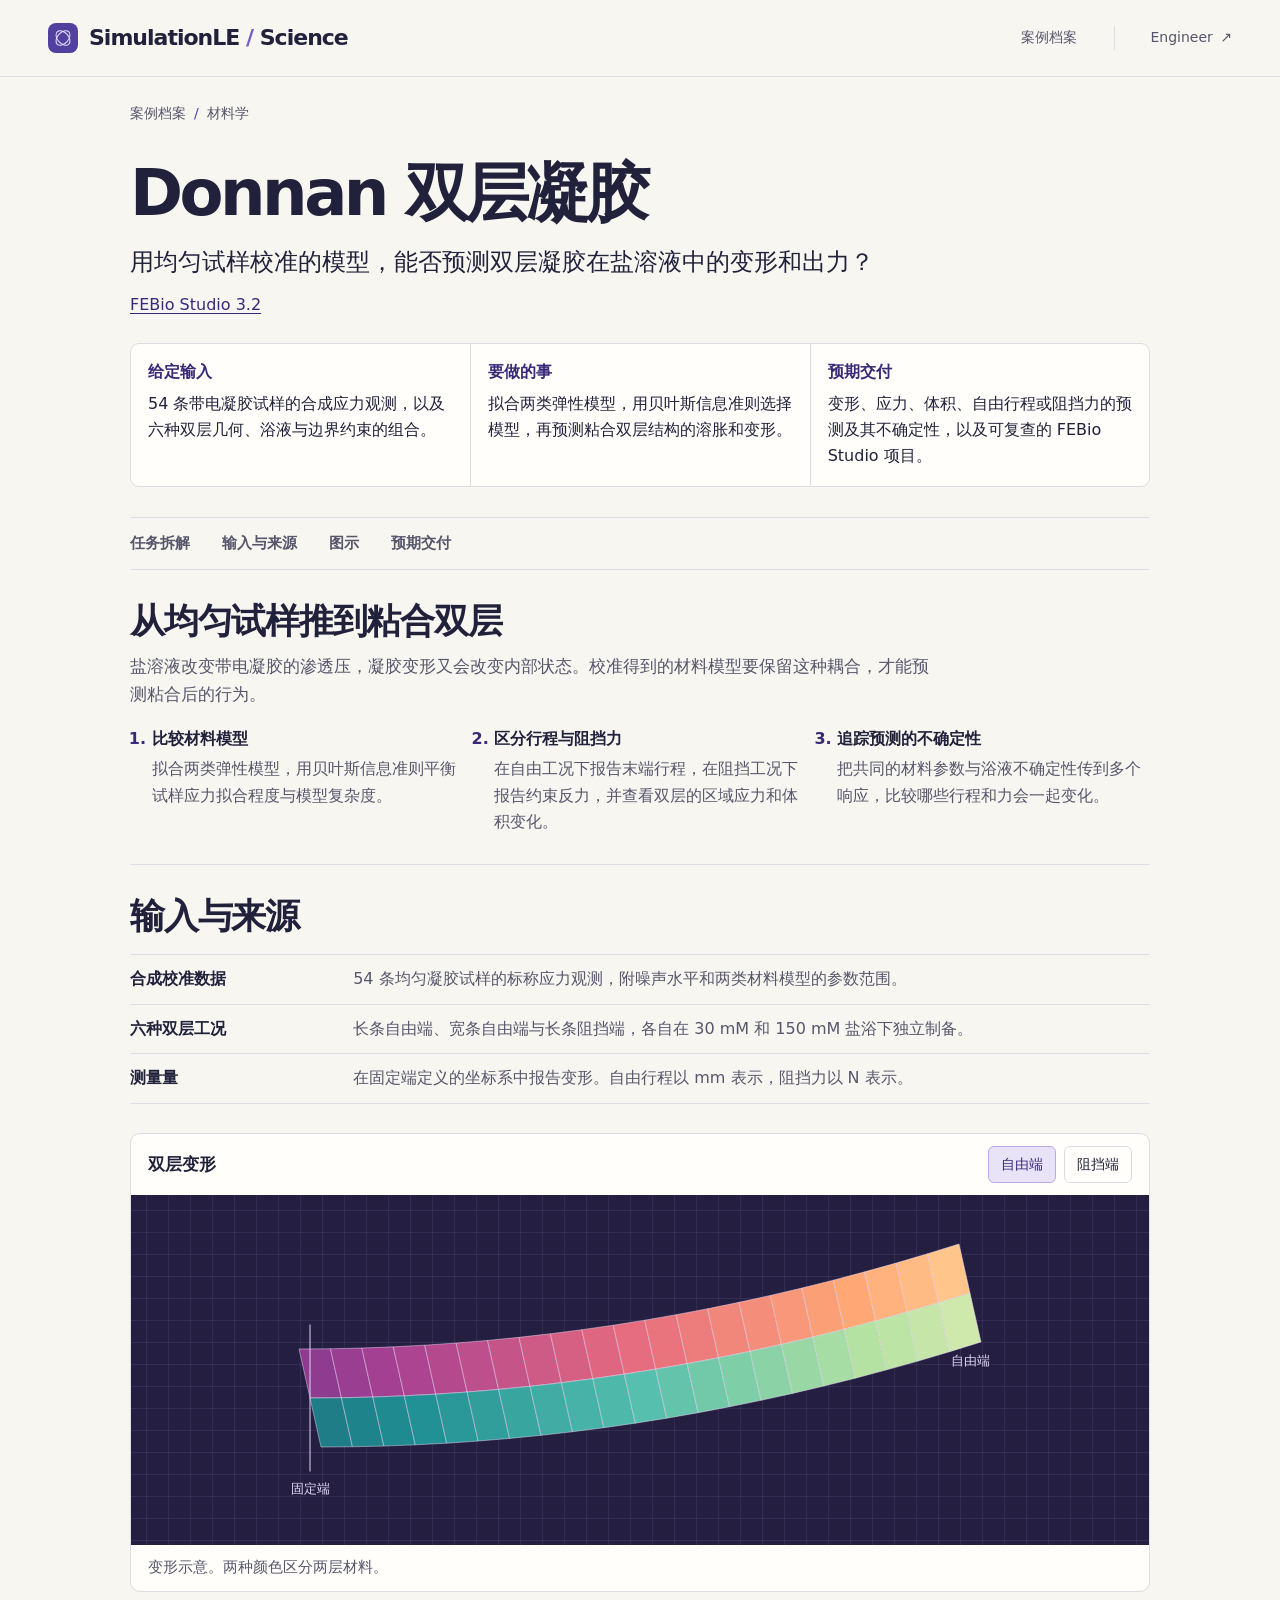
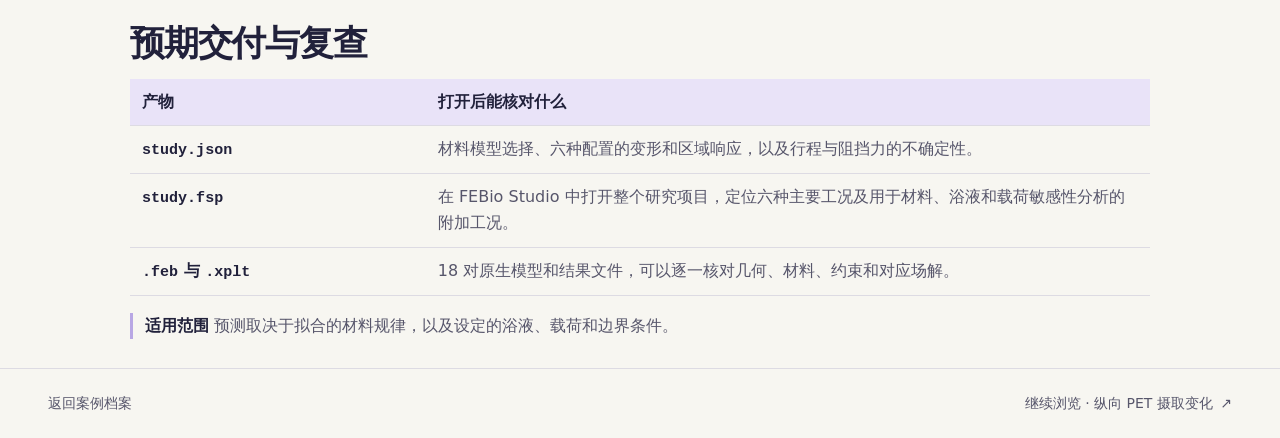
==== commit 30d96655: "Document scientific inputs, task steps, and deliverables" ====
--- a/cases/donnan-bilayer-transfer/index.html
+++ b/cases/donnan-bilayer-transfer/index.html
@@ -17,22 +17,45 @@
     <header class="detail-header">
       <h1>Donnan 双层凝胶</h1>
       <p class="detail-question">用均匀试样校准的模型，能否预测双层凝胶在盐溶液中的变形和出力？</p>
-      <p class="detail-software">FEBio Studio 3.2</p>
+      <p class="detail-software"><a href="https://github.com/febiosoftware/FEBioStudio">FEBio Studio 3.2</a></p>
     </header>
     <dl class="case-brief" aria-label="任务概览">
       <div><dt>给定输入</dt><dd>54 条带电凝胶试样的合成应力观测，以及六种双层几何、浴液与边界约束的组合。</dd></div>
       <div><dt>要做的事</dt><dd>拟合两类弹性模型，用贝叶斯信息准则选择模型，再预测粘合双层结构的溶胀和变形。</dd></div>
       <div><dt>预期交付</dt><dd>变形、应力、体积、自由行程或阻挡力的预测及其不确定性，以及可复查的 FEBio Studio 项目。</dd></div>
     </dl>
-    <figure class="detail-figure theme-gel">
+    <nav class="case-nav" aria-label="本页目录"><a href="#task">任务拆解</a><a href="#inputs">输入与来源</a><a href="#figure">图示</a><a href="#outputs">预期交付</a></nav>
+    <section class="case-block" id="task">
+      <h2>从均匀试样推到粘合双层</h2>
+      <p class="case-intro">盐溶液改变带电凝胶的渗透压，凝胶变形又会改变内部状态。校准得到的材料模型要保留这种耦合，才能预测粘合后的行为。</p>
+      <ol class="task-steps">
+        <li><strong>比较材料模型</strong><p>拟合两类弹性模型，用贝叶斯信息准则平衡试样应力拟合程度与模型复杂度。</p></li>
+        <li><strong>区分行程与阻挡力</strong><p>在自由工况下报告末端行程，在阻挡工况下报告约束反力，并查看双层的区域应力和体积变化。</p></li>
+        <li><strong>追踪预测的不确定性</strong><p>把共同的材料参数与浴液不确定性传到多个响应，比较哪些行程和力会一起变化。</p></li>
+      </ol>
+    </section>
+    <section class="case-block" id="inputs">
+      <h2>输入与来源</h2>
+      <dl class="resource-list">
+        <div><dt>合成校准数据</dt><dd>54 条均匀凝胶试样的标称应力观测，附噪声水平和两类材料模型的参数范围。</dd></div>
+        <div><dt>六种双层工况</dt><dd>长条自由端、宽条自由端与长条阻挡端，各自在 30 mM 和 150 mM 盐浴下独立制备。</dd></div>
+        <div><dt>测量量</dt><dd>在固定端定义的坐标系中报告变形。自由行程以 mm 表示，阻挡力以 N 表示。</dd></div>
+      </dl>
+    </section>
+    <figure class="detail-figure theme-gel" id="figure">
       <div class="figure-toolbar"><h2>双层变形</h2><div class="figure-controls" role="group" aria-label="切换端部约束"><button type="button" data-mode="default" data-note="变形示意。两种颜色区分两层材料。" aria-pressed="true">自由端</button><button type="button" data-mode="alternative" data-note="受限变形示意。末端约束处产生反力。" aria-pressed="false">阻挡端</button></div></div>
       <canvas data-plot="gel-detail" role="img" aria-label="双层凝胶一端固定、一端自由的弯曲变形示意"></canvas>
       <figcaption aria-live="polite">变形示意。两种颜色区分两层材料。</figcaption>
     </figure>
-    <div class="detail-text">
-      <section><h2>关键难点</h2><p>在这项软材料力学任务中，渗透压驱动凝胶溶胀，变形又会改变局部状态。将试样模型用于粘合结构时，需要保留这种耦合。</p></section>
-      <section><h2>结论的适用范围</h2><p>预测取决于拟合的材料规律，以及设定的浴液、载荷和边界条件。</p></section>
-    </div>
+    <section class="case-block" id="outputs">
+      <h2>预期交付与复查</h2>
+      <table class="deliverable-table" aria-label="预期交付文件"><thead><tr><th scope="col">产物</th><th scope="col">打开后能核对什么</th></tr></thead><tbody>
+        <tr><th scope="row"><code>study.json</code></th><td>材料模型选择、六种配置的变形和区域响应，以及行程与阻挡力的不确定性。</td></tr>
+        <tr><th scope="row"><code>study.fsp</code></th><td>在 FEBio Studio 中打开整个研究项目，定位六种主要工况及用于材料、浴液和载荷敏感性分析的附加工况。</td></tr>
+        <tr><th scope="row"><code>.feb</code> 与 <code>.xplt</code></th><td>18 对原生模型和结果文件，可以逐一核对几何、材料、约束和对应场解。</td></tr>
+      </tbody></table>
+      <p class="case-scope"><strong>适用范围</strong>预测取决于拟合的材料规律，以及设定的浴液、载荷和边界条件。</p>
+    </section>
   </main>
   <footer class="site-footer"><div class="wrap footer-inner"><a href="../../#cases">返回案例档案</a><a href="../longitudinal-pet-bounds/">继续浏览 · 纵向 PET 摄取变化 <span aria-hidden="true">↗</span></a></div></footer>
 </body>
--- a/assets/style.css
+++ b/assets/style.css
@@ -86,16 +86,38 @@
 .case-brief > div + div { border-left: 1px solid var(--line); }
 .case-brief dt { color: var(--accent-dark); font-weight: 750; margin-bottom: 5px; }
 .case-brief dd { color: var(--ink); }
+.case-nav { position: sticky; top: 0; z-index: 2; gap: 8px clamp(14px, 3vw, 32px); min-height: 52px; padding-block: 9px; border-block: 1px solid var(--line); background: var(--page); }
+.case-nav a { padding-block: 4px; font-size: 15px; font-weight: 650; }
+.case-nav a:hover { text-decoration: underline; text-underline-offset: .2em; }
+.case-block, .detail-figure { scroll-margin-top: 76px; }
+.case-block { padding-block: 29px; }
+.case-block + .case-block { border-top: 1px solid var(--line); }
+.case-block h2 { margin-bottom: 9px; font-size: clamp(25px, 3vw, 35px); line-height: 1.26; letter-spacing: -.035em; }
+.case-intro { max-width: 810px; color: var(--subtle); font-size: 17px; }
+.task-steps { display: grid; grid-template-columns: repeat(3, minmax(0, 1fr)); gap: 18px 30px; margin: 18px 0 0; padding-inline-start: 1.35em; }
+.task-steps li::marker { color: var(--accent-dark); font-weight: 750; }
+.task-steps strong { display: block; margin-bottom: 4px; }
+.task-steps p { color: var(--subtle); }
+.resource-list { margin-top: 16px; border-block: 1px solid var(--line); }
+.resource-list > div { display: grid; grid-template-columns: minmax(110px, .26fr) 1fr; gap: 5px 16px; padding-block: 11px; }
+.resource-list > div + div { border-top: 1px solid var(--line); }
+.resource-list dt { font-weight: 700; }
+.resource-list dd { color: var(--subtle); }
+.resource-list a, .detail-software a { color: var(--accent-dark); text-decoration: underline; text-underline-offset: .2em; }
 .detail-figure { background: var(--white); border: 1px solid var(--line); border-radius: 10px; overflow: hidden; }
 .figure-toolbar { display: flex; align-items: center; justify-content: space-between; gap: 12px; padding: 12px 17px; }
 .figure-toolbar h2 { font-size: 17px; letter-spacing: 0; }
 .detail-figure canvas { height: clamp(235px, 33vw, 350px); }
 .detail-figure figcaption { padding: 10px 17px; color: var(--subtle); font-size: 15px; min-height: 46px; }
-.detail-text { display: grid; grid-template-columns: repeat(2, minmax(0, 1fr)); column-gap: clamp(24px, 5vw, 64px); padding-block: 35px 45px; }
-.detail-text section { border-top: 1px solid var(--line); padding: 19px 0 21px; }
-.detail-text h2 { font-size: 24px; letter-spacing: -.03em; margin-bottom: 9px; }
-.detail-text p { color: var(--subtle); }
-.detail-text p + p { margin-top: 9px; }
+.deliverable-table { width: 100%; border-collapse: collapse; table-layout: fixed; margin-top: 14px; text-align: left; }
+.deliverable-table th, .deliverable-table td { border-bottom: 1px solid var(--line); padding: 10px 12px; vertical-align: top; overflow-wrap: anywhere; }
+.deliverable-table thead { background: var(--lavender); }
+.deliverable-table thead th:first-child { width: 29%; }
+.deliverable-table tbody th { font-weight: 650; }
+.deliverable-table tbody td { color: var(--subtle); }
+.deliverable-table code { font-size: .94em; }
+.case-scope { margin-top: 17px; border-left: 3px solid #b8a7e4; padding-left: 12px; color: var(--subtle); }
+.case-scope strong { color: var(--ink); margin-right: 5px; }
 @media (max-width: 920px) {
   .wrap, .detail { width: calc(100% - 56px); }
   .case-grid { grid-template-columns: 1fr; }
@@ -113,11 +135,15 @@
   .filters button { padding-inline: 8px; }
   .case-link { grid-template-columns: minmax(72px, 26%) minmax(0, 1fr); }
   .card-body { padding: 13px 13px 14px; }
-  .case-brief, .detail-text { grid-template-columns: 1fr; }
+  .case-brief, .task-steps, .resource-list > div { grid-template-columns: 1fr; }
   .case-brief > div { padding: 12px 14px; }
   .case-brief > div + div { border-left: 0; border-top: 1px solid var(--line); }
+  .case-nav { gap: 5px clamp(8px, 3vw, 15px); }
+  .case-nav a { font-size: 14px; }
+  .case-block { padding-block: 24px; }
+  .deliverable-table thead th:first-child { width: 35%; }
+  .deliverable-table th, .deliverable-table td { padding-inline: 7px; }
   .figure-toolbar { flex-wrap: wrap; }
   .breadcrumb { margin-block: 18px 23px; }
-  .detail-text { padding-block: 23px 37px; }
 }
 @media (prefers-reduced-motion: reduce) { html { scroll-behavior: auto; } }
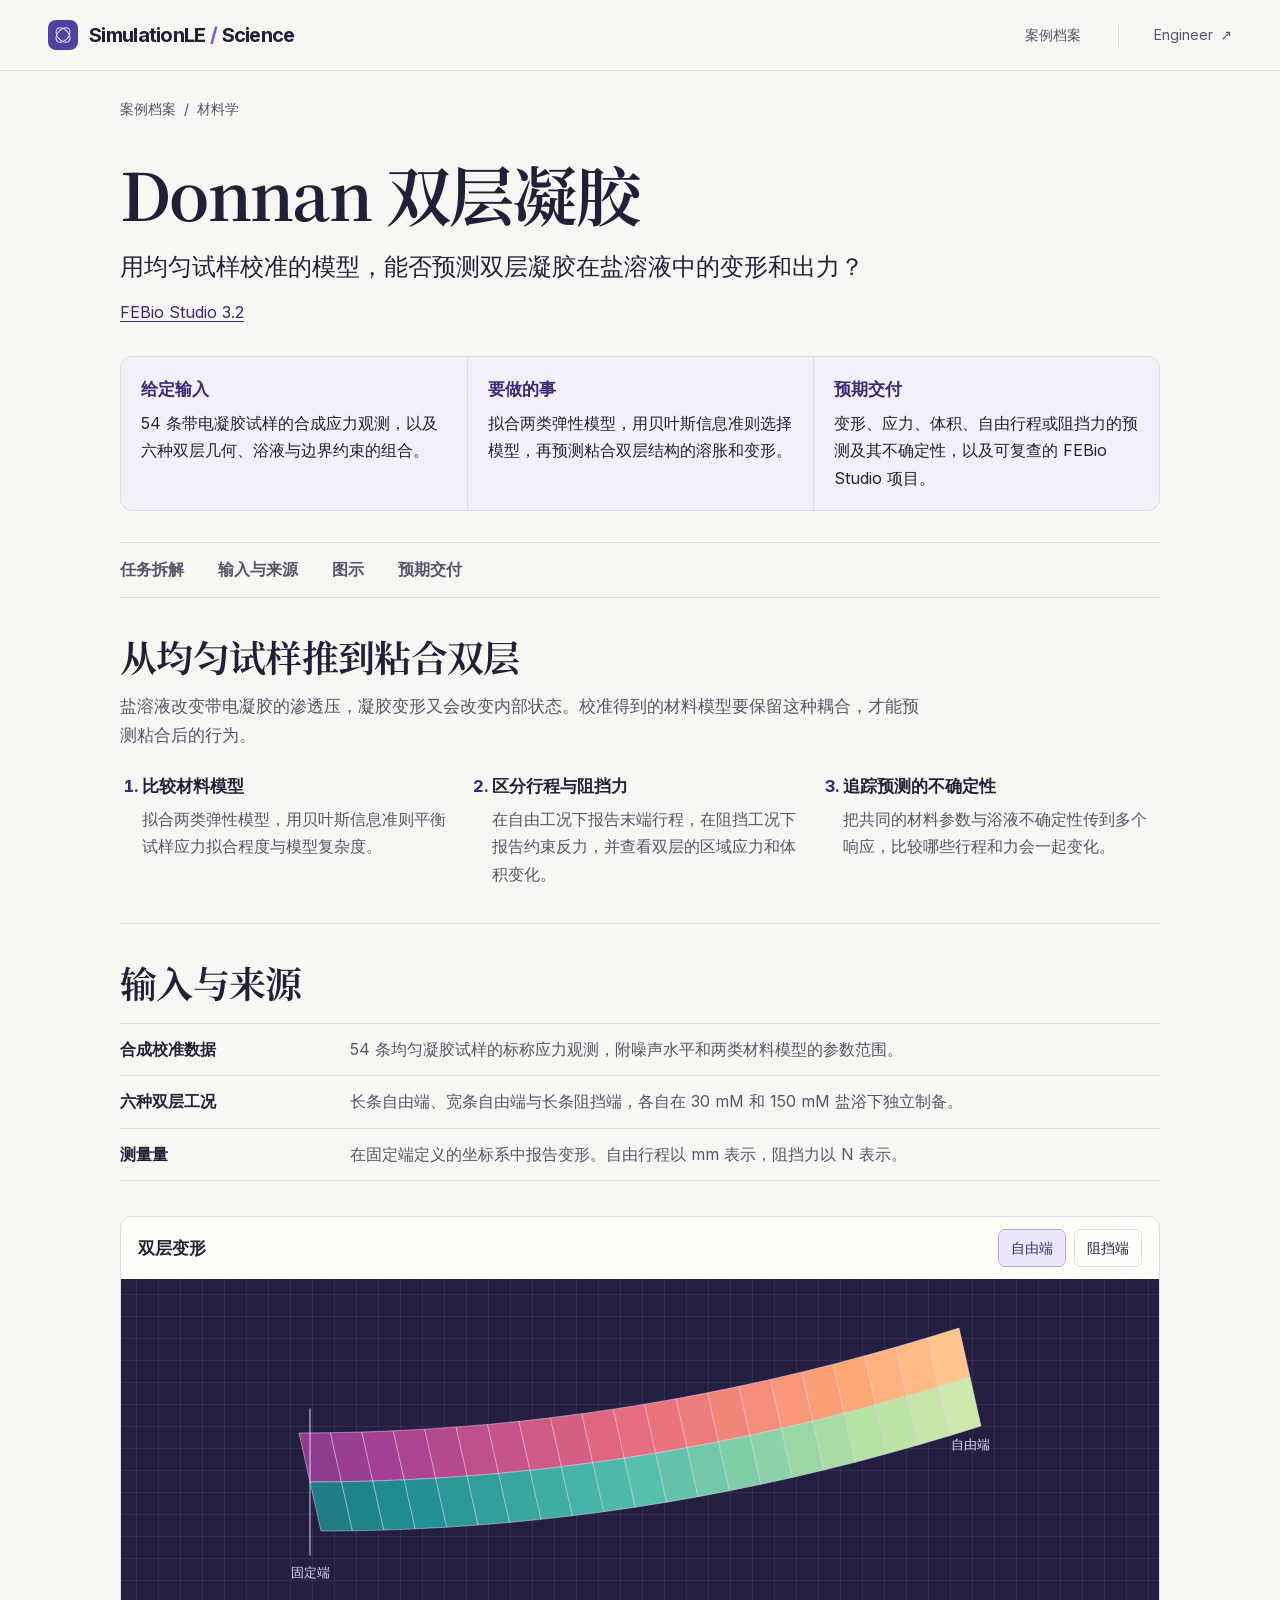
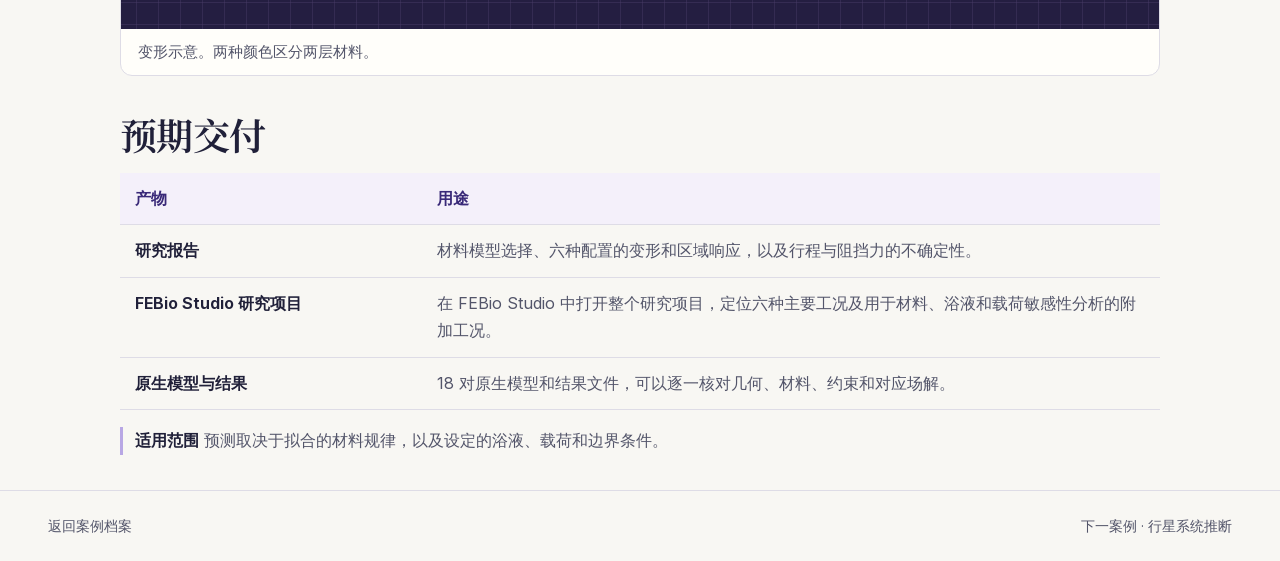
==== commit 329e72e4: "Publish the seven-case Science showcase" ====
--- a/cases/donnan-bilayer-transfer/index.html
+++ b/cases/donnan-bilayer-transfer/index.html
@@ -1,9 +1,11 @@
 <!doctype html>
+<!-- Generated by scripts/build_catalog.py. Edit content/cases.json or the template. -->
 <html lang="zh-CN">
 <head>
   <meta charset="utf-8">
   <meta name="viewport" content="width=device-width, initial-scale=1">
-  <meta name="description" content="用 FEBio Studio 研究带电凝胶的材料校准怎样转移到粘合双层的变形和输出力预测。">
+  <meta name="description" content="用均匀试样校准的模型，能预测双层凝胶的变形和出力吗？">
+  <meta name="theme-color" content="#f8f7f3">
   <title>Donnan 双层凝胶 · SimulationLE / Science</title>
   <link rel="icon" href="../../assets/favicon.png">
   <link rel="stylesheet" href="../../assets/style.css">
@@ -11,7 +13,12 @@
 </head>
 <body>
   <a class="skip" href="#main">跳到正文</a>
-  <header class="site-header"><div class="wrap header-inner"><a class="brand" href="../../"><span class="brand-mark" aria-hidden="true"></span><span>SimulationLE <span class="brand-slash">/</span> Science</span></a><nav aria-label="主导航"><a href="../../#cases">案例档案</a><a class="nav-external" href="https://huayuankou333.github.io/omniale/simulationle-engineer/">Engineer <span aria-hidden="true">↗</span></a></nav></div></header>
+  <header class="site-header">
+    <div class="wrap header-inner">
+      <a class="brand" href="../../"><span class="brand-mark" aria-hidden="true"></span><span>SimulationLE <span class="brand-slash">/</span> Science</span></a>
+      <nav aria-label="主导航"><a href="../../#cases">案例档案</a><a class="nav-external" href="https://huayuankou333.github.io/omniale/simulationle-engineer/">Engineer <span aria-hidden="true">↗</span></a></nav>
+    </div>
+  </header>
   <main id="main" class="detail">
     <p class="breadcrumb"><a href="../../#cases">案例档案</a><span aria-hidden="true">/</span>材料学</p>
     <header class="detail-header">
@@ -20,9 +27,9 @@
       <p class="detail-software"><a href="https://github.com/febiosoftware/FEBioStudio">FEBio Studio 3.2</a></p>
     </header>
     <dl class="case-brief" aria-label="任务概览">
-      <div><dt>给定输入</dt><dd>54 条带电凝胶试样的合成应力观测，以及六种双层几何、浴液与边界约束的组合。</dd></div>
-      <div><dt>要做的事</dt><dd>拟合两类弹性模型，用贝叶斯信息准则选择模型，再预测粘合双层结构的溶胀和变形。</dd></div>
-      <div><dt>预期交付</dt><dd>变形、应力、体积、自由行程或阻挡力的预测及其不确定性，以及可复查的 FEBio Studio 项目。</dd></div>
+        <div><dt>给定输入</dt><dd>54 条带电凝胶试样的合成应力观测，以及六种双层几何、浴液与边界约束的组合。</dd></div>
+        <div><dt>要做的事</dt><dd>拟合两类弹性模型，用贝叶斯信息准则选择模型，再预测粘合双层结构的溶胀和变形。</dd></div>
+        <div><dt>预期交付</dt><dd>变形、应力、体积、自由行程或阻挡力的预测及其不确定性，以及可复查的 FEBio Studio 项目。</dd></div>
     </dl>
     <nav class="case-nav" aria-label="本页目录"><a href="#task">任务拆解</a><a href="#inputs">输入与来源</a><a href="#figure">图示</a><a href="#outputs">预期交付</a></nav>
     <section class="case-block" id="task">
@@ -43,20 +50,29 @@
       </dl>
     </section>
     <figure class="detail-figure theme-gel" id="figure">
-      <div class="figure-toolbar"><h2>双层变形</h2><div class="figure-controls" role="group" aria-label="切换端部约束"><button type="button" data-mode="default" data-note="变形示意。两种颜色区分两层材料。" aria-pressed="true">自由端</button><button type="button" data-mode="alternative" data-note="受限变形示意。末端约束处产生反力。" aria-pressed="false">阻挡端</button></div></div>
-      <canvas data-plot="gel-detail" role="img" aria-label="双层凝胶一端固定、一端自由的弯曲变形示意"></canvas>
+      <div class="figure-toolbar">
+        <h2>双层变形</h2>
+        <div class="figure-controls" role="group" aria-label="切换示意图">
+          <button type="button" data-mode="default" data-note="变形示意。两种颜色区分两层材料。" aria-pressed="true">自由端</button>
+          <button type="button" data-mode="alternative" data-note="受限变形示意。末端约束处产生反力。" aria-pressed="false">阻挡端</button>
+        </div>
+      </div>
+      <canvas data-plot="gel-detail" role="img" aria-label="变形示意。两种颜色区分两层材料。"></canvas>
       <figcaption aria-live="polite">变形示意。两种颜色区分两层材料。</figcaption>
     </figure>
     <section class="case-block" id="outputs">
-      <h2>预期交付与复查</h2>
-      <table class="deliverable-table" aria-label="预期交付文件"><thead><tr><th scope="col">产物</th><th scope="col">打开后能核对什么</th></tr></thead><tbody>
-        <tr><th scope="row"><code>study.json</code></th><td>材料模型选择、六种配置的变形和区域响应，以及行程与阻挡力的不确定性。</td></tr>
-        <tr><th scope="row"><code>study.fsp</code></th><td>在 FEBio Studio 中打开整个研究项目，定位六种主要工况及用于材料、浴液和载荷敏感性分析的附加工况。</td></tr>
-        <tr><th scope="row"><code>.feb</code> 与 <code>.xplt</code></th><td>18 对原生模型和结果文件，可以逐一核对几何、材料、约束和对应场解。</td></tr>
-      </tbody></table>
+      <h2>预期交付</h2>
+      <table class="deliverable-table" aria-label="预期交付">
+        <thead><tr><th scope="col">产物</th><th scope="col">用途</th></tr></thead>
+        <tbody>
+        <tr><th scope="row">研究报告</th><td>材料模型选择、六种配置的变形和区域响应，以及行程与阻挡力的不确定性。</td></tr>
+        <tr><th scope="row">FEBio Studio 研究项目</th><td>在 FEBio Studio 中打开整个研究项目，定位六种主要工况及用于材料、浴液和载荷敏感性分析的附加工况。</td></tr>
+        <tr><th scope="row">原生模型与结果</th><td>18 对原生模型和结果文件，可以逐一核对几何、材料、约束和对应场解。</td></tr>
+        </tbody>
+      </table>
       <p class="case-scope"><strong>适用范围</strong>预测取决于拟合的材料规律，以及设定的浴液、载荷和边界条件。</p>
     </section>
   </main>
-  <footer class="site-footer"><div class="wrap footer-inner"><a href="../../#cases">返回案例档案</a><a href="../longitudinal-pet-bounds/">继续浏览 · 纵向 PET 摄取变化 <span aria-hidden="true">↗</span></a></div></footer>
+  <footer class="site-footer"><div class="wrap footer-inner"><a href="../../#cases">返回案例档案</a><a href="../planetary-system-inference/">下一案例 · 行星系统推断</a></div></footer>
 </body>
 </html>
--- a/assets/style.css
+++ b/assets/style.css
@@ -1,18 +1,34 @@
+@font-face {
+  font-family: Inter;
+  src: url("fonts/inter-latin.woff2") format("woff2");
+  font-style: normal;
+  font-weight: 400 800;
+  font-display: swap;
+}
+@font-face {
+  font-family: "Noto Serif SC Headings";
+  src: url("fonts/noto-serif-sc-headings.woff2") format("woff2");
+  font-style: normal;
+  font-weight: 650;
+  font-display: swap;
+}
 :root {
   color-scheme: light;
-  --page: #f7f6f1;
+  --page: #f8f7f3;
   --white: #fffefa;
-  --ink: #21213b;
-  --subtle: #57566b;
-  --line: #dddbe3;
+  --ink: #202039;
+  --subtle: #53556a;
+  --line: #dedce6;
   --accent: #5140a0;
   --accent-dark: #392978;
-  --lavender: #e9e3f8;
-  --sans: "PingFang SC", "Microsoft YaHei", "Noto Sans CJK SC", system-ui, sans-serif;
+  --lavender: #ede8f9;
+  --panel: #f4f0fa;
+  --sans: Inter, "PingFang SC", "Microsoft YaHei", "Noto Sans CJK SC", system-ui, sans-serif;
+  --serif: "Noto Serif SC Headings", "Songti SC", "Noto Serif CJK SC", SimSun, serif;
 }
 * { box-sizing: border-box; }
 html { scroll-behavior: smooth; }
-body { margin: 0; background: var(--page); color: var(--ink); font: 16px/1.65 var(--sans); }
+body { margin: 0; background: var(--page); color: var(--ink); font: 16px/1.72 var(--sans); }
 a { color: inherit; text-decoration: none; }
 button, input { font: inherit; }
 button { cursor: pointer; }
@@ -24,8 +40,8 @@
 .skip { position: fixed; top: 10px; left: 10px; padding: 8px 16px; background: white; transform: translateY(-150%); z-index: 5; }
 .skip:focus { transform: translateY(0); }
 .site-header { border-bottom: 1px solid var(--line); }
-.header-inner { min-height: 76px; display: flex; align-items: center; justify-content: space-between; gap: 24px; }
-.brand { display: inline-flex; align-items: center; gap: 11px; font: 700 clamp(16px, 1.8vw, 22px)/1.15 system-ui, sans-serif; letter-spacing: -.045em; white-space: nowrap; }
+.header-inner { min-height: 70px; display: flex; align-items: center; justify-content: space-between; gap: 24px; }
+.brand { display: inline-flex; align-items: center; gap: 11px; font: 700 clamp(16px, 1.6vw, 20px)/1.15 var(--sans); letter-spacing: -.035em; white-space: nowrap; }
 .brand-mark { width: 30px; height: 30px; border-radius: 8px; background: var(--accent); position: relative; flex: 0 0 auto; }
 .brand-mark::before, .brand-mark::after { content: ""; position: absolute; inset: 6px 9px; border: 1px solid #e9e2ff; border-radius: 50%; transform: rotate(42deg); }
 .brand-mark::after { transform: rotate(-42deg); }
@@ -36,82 +52,89 @@
 .nav-external { border-left: 1px solid var(--line); padding-left: clamp(14px, 3vw, 35px); }
 .nav-external span, .site-footer a span { margin-left: 3px; }
 canvas { display: block; width: 100%; }
-.case-section { padding: 48px 0 35px; }
-.section-head { display: flex; align-items: flex-end; justify-content: space-between; gap: 20px; }
-.section-head h1 { font-size: clamp(37px, 5vw, 65px); line-height: 1.12; letter-spacing: -.055em; }
-.search { position: relative; display: block; width: min(310px, 100%); }
-.search input { width: 100%; min-height: 44px; border: 1px solid var(--line); border-radius: 7px; padding: 7px 12px 7px 37px; color: var(--ink); background: var(--white); }
-.search-icon { position: absolute; top: 15px; left: 14px; width: 12px; height: 12px; border: 1.5px solid var(--subtle); border-radius: 50%; pointer-events: none; }
+.case-section { padding: 54px 0 39px; }
+.section-head { display: flex; align-items: flex-end; justify-content: space-between; gap: 22px; }
+.section-head h1 { font-size: clamp(32px, 5.2vw, 72px); line-height: 1.08; font-weight: 660; letter-spacing: -.06em; }
+.section-head h1 .brand-slash { font-weight: 430; }
+.search { position: relative; display: block; width: min(280px, 100%); }
+.search input { width: 100%; min-height: 44px; border: 1px solid var(--line); border-radius: 8px; padding: 7px 12px 7px 37px; color: var(--ink); background: var(--white); }
+.search-icon { position: absolute; top: 50%; left: 14px; transform: translateY(-60%); width: 12px; height: 12px; border: 1.5px solid var(--subtle); border-radius: 50%; pointer-events: none; }
 .search-icon::after { content: ""; position: absolute; width: 5px; height: 1.5px; top: 9px; left: 8px; transform: rotate(45deg); background: var(--subtle); }
 .filters, .figure-controls { display: flex; align-items: center; flex-wrap: wrap; gap: 8px; }
-.filters { margin: 22px 0 19px; }
-.filters button, .figure-controls button { border: 1px solid var(--line); border-radius: 6px; padding: 6px 12px; background: var(--white); color: var(--ink); font-size: 14px; }
-.filters button { font-size: 16px; font-weight: 650; }
-.filters button:hover, .figure-controls button:hover { border-color: var(--accent); }
-.filters button[aria-pressed="true"], .figure-controls button[aria-pressed="true"] { color: var(--accent-dark); border-color: #b8a7e4; background: var(--lavender); }
-.case-grid { display: grid; grid-template-columns: repeat(2, minmax(0, 1fr)); gap: 19px; }
-.case-card { border: 1px solid var(--line); border-radius: 10px; overflow: hidden; background: var(--white); }
-.case-card:hover { border-color: #b3a3d9; }
-.case-link { display: grid; grid-template-columns: minmax(0, .55fr) minmax(0, 1fr); height: 100%; }
+.filters { gap: clamp(8px, 2vw, 27px); margin: 23px 0 23px; border-bottom: 1px solid var(--line); }
+.filters button { min-height: 44px; margin-bottom: -1px; border: 0; border-bottom: 2px solid transparent; padding: 6px 8px; background: transparent; color: var(--subtle); font-size: 16px; font-weight: 650; }
+.filters button:hover, .filters button[aria-pressed="true"] { color: var(--accent-dark); }
+.filters button[aria-pressed="true"] { border-bottom-color: var(--accent); }
+.figure-controls button { border: 1px solid var(--line); border-radius: 7px; padding: 6px 12px; background: var(--white); color: var(--ink); font-size: 14px; }
+.figure-controls button:hover { border-color: var(--accent); }
+.figure-controls button[aria-pressed="true"] { color: var(--accent-dark); border-color: #b8a7e4; background: var(--lavender); }
+.case-grid { display: grid; grid-template-columns: repeat(2, minmax(0, 1fr)); gap: 24px; }
+.case-card { border: 1px solid var(--line); border-radius: 13px; overflow: hidden; background: var(--white); box-shadow: 0 2px 5px #25213d08; }
+.case-card:hover { border-color: #b5a9d3; box-shadow: 0 5px 12px #25213d0d; }
+.case-link { display: grid; grid-template-areas: "body visual" "output visual"; grid-template-columns: minmax(0, 1fr) minmax(100px, 29%); grid-template-rows: 1fr auto; column-gap: 23px; height: 100%; padding: 20px 13px 20px 23px; }
 .case-link:focus-visible { outline-offset: -4px; }
 .case-link:hover h2, .case-link:focus-visible h2 { color: var(--accent-dark); text-decoration: underline; text-underline-offset: .16em; }
-.card-visual { position: relative; }
+.card-visual { position: relative; grid-area: visual; border-radius: 8px; overflow: hidden; }
 .card-visual canvas { position: absolute; inset: 0; height: 100%; }
 .theme-pet { background: #232044; }
 .theme-thermal { background: #2a1d35; }
 .theme-metabolism { background: #142e39; }
 .theme-gel { background: #241e41; }
-.card-body { display: flex; flex-direction: column; padding: 17px 20px 18px; }
-.case-meta { display: flex; align-items: baseline; flex-wrap: wrap; gap: 0 10px; margin-bottom: 5px; color: var(--subtle); font-size: 15px; }
-.case-meta strong { color: var(--accent-dark); font-size: 20px; font-weight: 750; }
-.card-body h2 { font-size: clamp(22px, 2.15vw, 29px); line-height: 1.28; letter-spacing: -.04em; }
-.case-question { margin: 8px 0 13px; }
-.case-output { border-top: 1px solid var(--line); margin-top: auto; padding-top: 9px; color: var(--subtle); font-size: 15px; }
-.case-output strong { color: var(--ink); margin-right: 4px; white-space: nowrap; }
+.theme-orbit { background: #192440; }
+.theme-reactor { background: #30213b; }
+.theme-dendrite { background: #142c3c; }
+.card-body { grid-area: body; }
+.case-meta { display: flex; align-items: baseline; flex-wrap: wrap; gap: 0 11px; margin-bottom: 8px; color: var(--subtle); font-size: 15px; }
+.case-meta strong { color: var(--accent-dark); font-size: 20px; font-weight: 700; }
+.card-body h2, .detail-header h1, .case-block h2 { font-family: var(--serif); font-weight: 650; }
+.card-body h2 { font-size: clamp(24px, 2.1vw, 30px); line-height: 1.32; letter-spacing: -.023em; }
+.case-question { color: var(--ink); margin: 10px 0 15px; }
+.case-output { grid-area: output; border-top: 1px solid var(--line); padding-top: 10px; color: var(--subtle); font-size: 15px; }
+.case-output strong { color: var(--accent-dark); margin-right: 5px; white-space: nowrap; }
 .case-note { margin-top: 14px; color: var(--subtle); font-size: 14px; }
 .empty-state { text-align: center; background: var(--white); border: 1px dashed #c9c1d6; padding: 35px 20px; border-radius: 8px; }
 .empty-state button { margin-top: 8px; border: 0; background: transparent; color: var(--accent-dark); text-decoration: underline; }
 .site-footer { border-top: 1px solid var(--line); }
 .footer-inner { display: flex; flex-wrap: wrap; align-items: center; justify-content: space-between; gap: 12px; min-height: 70px; padding-block: 14px; font-size: 14px; color: var(--subtle); }
 .site-footer a:hover { color: var(--accent-dark); }
-.detail { width: min(1020px, 100% - 96px); margin-inline: auto; }
-.breadcrumb { margin: 25px 0 32px; color: var(--subtle); font-size: 14px; }
+.detail { width: min(1040px, 100% - 96px); margin-inline: auto; }
+.breadcrumb { margin: 26px 0 34px; color: var(--subtle); font-size: 14px; }
 .breadcrumb a:hover { text-decoration: underline; }
 .breadcrumb span { margin-inline: 8px; color: var(--accent); }
-.detail-header h1 { font-size: clamp(36px, 5vw, 66px); line-height: 1.15; letter-spacing: -.055em; margin: 12px 0 13px; }
-.detail-question { max-width: 760px; font-size: clamp(19px, 2vw, 24px); line-height: 1.55; }
-.detail-software { margin-top: 11px; color: var(--subtle); }
-.case-brief { display: grid; grid-template-columns: repeat(3, minmax(0, 1fr)); margin-block: 25px 30px; border: 1px solid var(--line); border-radius: 9px; background: var(--white); }
-.case-brief > div { padding: 15px 17px 16px; }
+.detail-header h1 { font-size: clamp(36px, 5.1vw, 68px); line-height: 1.18; letter-spacing: -.025em; margin-bottom: 16px; }
+.detail-question { max-width: 760px; font-size: clamp(19px, 1.9vw, 24px); line-height: 1.62; }
+.detail-software { margin-top: 12px; color: var(--subtle); }
+.case-brief { display: grid; grid-template-columns: repeat(3, minmax(0, 1fr)); margin-block: 29px 31px; border: 1px solid var(--line); border-radius: 12px; background: var(--panel); }
+.case-brief > div { padding: 18px 20px; }
 .case-brief > div + div { border-left: 1px solid var(--line); }
-.case-brief dt { color: var(--accent-dark); font-weight: 750; margin-bottom: 5px; }
+.case-brief dt { color: var(--accent-dark); font-size: 17px; font-weight: 700; margin-bottom: 6px; }
 .case-brief dd { color: var(--ink); }
-.case-nav { position: sticky; top: 0; z-index: 2; gap: 8px clamp(14px, 3vw, 32px); min-height: 52px; padding-block: 9px; border-block: 1px solid var(--line); background: var(--page); }
-.case-nav a { padding-block: 4px; font-size: 15px; font-weight: 650; }
+.case-nav { position: sticky; top: 0; z-index: 2; gap: 8px clamp(14px, 3vw, 34px); min-height: 53px; padding-block: 9px; border-block: 1px solid var(--line); background: var(--page); }
+.case-nav a { padding-block: 4px; font-size: 16px; font-weight: 650; }
 .case-nav a:hover { text-decoration: underline; text-underline-offset: .2em; }
 .case-block, .detail-figure { scroll-margin-top: 76px; }
-.case-block { padding-block: 29px; }
+.case-block { padding-block: 35px; }
 .case-block + .case-block { border-top: 1px solid var(--line); }
-.case-block h2 { margin-bottom: 9px; font-size: clamp(25px, 3vw, 35px); line-height: 1.26; letter-spacing: -.035em; }
-.case-intro { max-width: 810px; color: var(--subtle); font-size: 17px; }
-.task-steps { display: grid; grid-template-columns: repeat(3, minmax(0, 1fr)); gap: 18px 30px; margin: 18px 0 0; padding-inline-start: 1.35em; }
+.case-block h2 { margin-bottom: 12px; font-size: clamp(26px, 3vw, 37px); line-height: 1.28; letter-spacing: -.018em; }
+.case-intro { max-width: 800px; color: var(--subtle); font-size: 17px; }
+.task-steps { display: grid; grid-template-columns: repeat(3, minmax(0, 1fr)); gap: 18px 33px; margin: 21px 0 0; padding-inline-start: 1.35em; }
 .task-steps li::marker { color: var(--accent-dark); font-weight: 750; }
-.task-steps strong { display: block; margin-bottom: 4px; }
+.task-steps strong { display: block; margin-bottom: 5px; font-size: 17px; }
 .task-steps p { color: var(--subtle); }
 .resource-list { margin-top: 16px; border-block: 1px solid var(--line); }
-.resource-list > div { display: grid; grid-template-columns: minmax(110px, .26fr) 1fr; gap: 5px 16px; padding-block: 11px; }
+.resource-list > div { display: grid; grid-template-columns: minmax(110px, .26fr) 1fr; gap: 5px 20px; padding-block: 12px; }
 .resource-list > div + div { border-top: 1px solid var(--line); }
 .resource-list dt { font-weight: 700; }
 .resource-list dd { color: var(--subtle); }
-.resource-list a, .detail-software a { color: var(--accent-dark); text-decoration: underline; text-underline-offset: .2em; }
-.detail-figure { background: var(--white); border: 1px solid var(--line); border-radius: 10px; overflow: hidden; }
+.resource-list a, .detail-software a, .case-scope a { color: var(--accent-dark); text-decoration: underline; text-underline-offset: .2em; }
+.detail-figure { background: var(--white); border: 1px solid var(--line); border-radius: 12px; overflow: hidden; }
 .figure-toolbar { display: flex; align-items: center; justify-content: space-between; gap: 12px; padding: 12px 17px; }
 .figure-toolbar h2 { font-size: 17px; letter-spacing: 0; }
 .detail-figure canvas { height: clamp(235px, 33vw, 350px); }
 .detail-figure figcaption { padding: 10px 17px; color: var(--subtle); font-size: 15px; min-height: 46px; }
 .deliverable-table { width: 100%; border-collapse: collapse; table-layout: fixed; margin-top: 14px; text-align: left; }
-.deliverable-table th, .deliverable-table td { border-bottom: 1px solid var(--line); padding: 10px 12px; vertical-align: top; overflow-wrap: anywhere; }
-.deliverable-table thead { background: var(--lavender); }
+.deliverable-table th, .deliverable-table td { border-bottom: 1px solid var(--line); padding: 12px 15px; vertical-align: top; overflow-wrap: anywhere; }
+.deliverable-table thead { background: var(--panel); color: var(--accent-dark); }
 .deliverable-table thead th:first-child { width: 29%; }
 .deliverable-table tbody th { font-weight: 650; }
 .deliverable-table tbody td { color: var(--subtle); }
@@ -121,6 +144,7 @@
 @media (max-width: 920px) {
   .wrap, .detail { width: calc(100% - 56px); }
   .case-grid { grid-template-columns: 1fr; }
+  .search { width: min(245px, 100%); }
 }
 @media (max-width: 680px) {
   .wrap, .detail { width: calc(100% - 34px); }
@@ -128,19 +152,22 @@
   nav { gap: 12px; }
   .brand-mark { width: 26px; height: 26px; }
   .brand-mark::before, .brand-mark::after { inset: 5px 8px; }
-  .case-section { padding-block: 32px; }
+  .case-section { padding-block: 34px 29px; }
   .section-head { align-items: flex-start; flex-direction: column; gap: 13px; }
+  .section-head h1 { font-size: clamp(27px, 7.35vw, 43px); }
   .search { width: 100%; }
-  .filters { gap: 6px; margin-block: 13px; }
-  .filters button { padding-inline: 8px; }
-  .case-link { grid-template-columns: minmax(72px, 26%) minmax(0, 1fr); }
-  .card-body { padding: 13px 13px 14px; }
+  .filters { gap: 7px; margin-block: 12px 17px; }
+  .filters button { padding-inline: 6px; }
+  .case-grid { gap: 15px; }
+  .case-link { grid-template-areas: "body visual" "output output"; grid-template-columns: minmax(0, 1fr) minmax(67px, 23%); column-gap: 12px; padding: 14px 12px 15px 15px; }
+  .card-body h2 { font-size: clamp(22px, 5.7vw, 27px); }
+  .card-visual { align-self: start; aspect-ratio: 1 / 1.38; border-radius: 6px; }
   .case-brief, .task-steps, .resource-list > div { grid-template-columns: 1fr; }
-  .case-brief > div { padding: 12px 14px; }
+  .case-brief > div { padding: 14px 15px; }
   .case-brief > div + div { border-left: 0; border-top: 1px solid var(--line); }
   .case-nav { gap: 5px clamp(8px, 3vw, 15px); }
   .case-nav a { font-size: 14px; }
-  .case-block { padding-block: 24px; }
+  .case-block { padding-block: 27px; }
   .deliverable-table thead th:first-child { width: 35%; }
   .deliverable-table th, .deliverable-table td { padding-inline: 7px; }
   .figure-toolbar { flex-wrap: wrap; }
